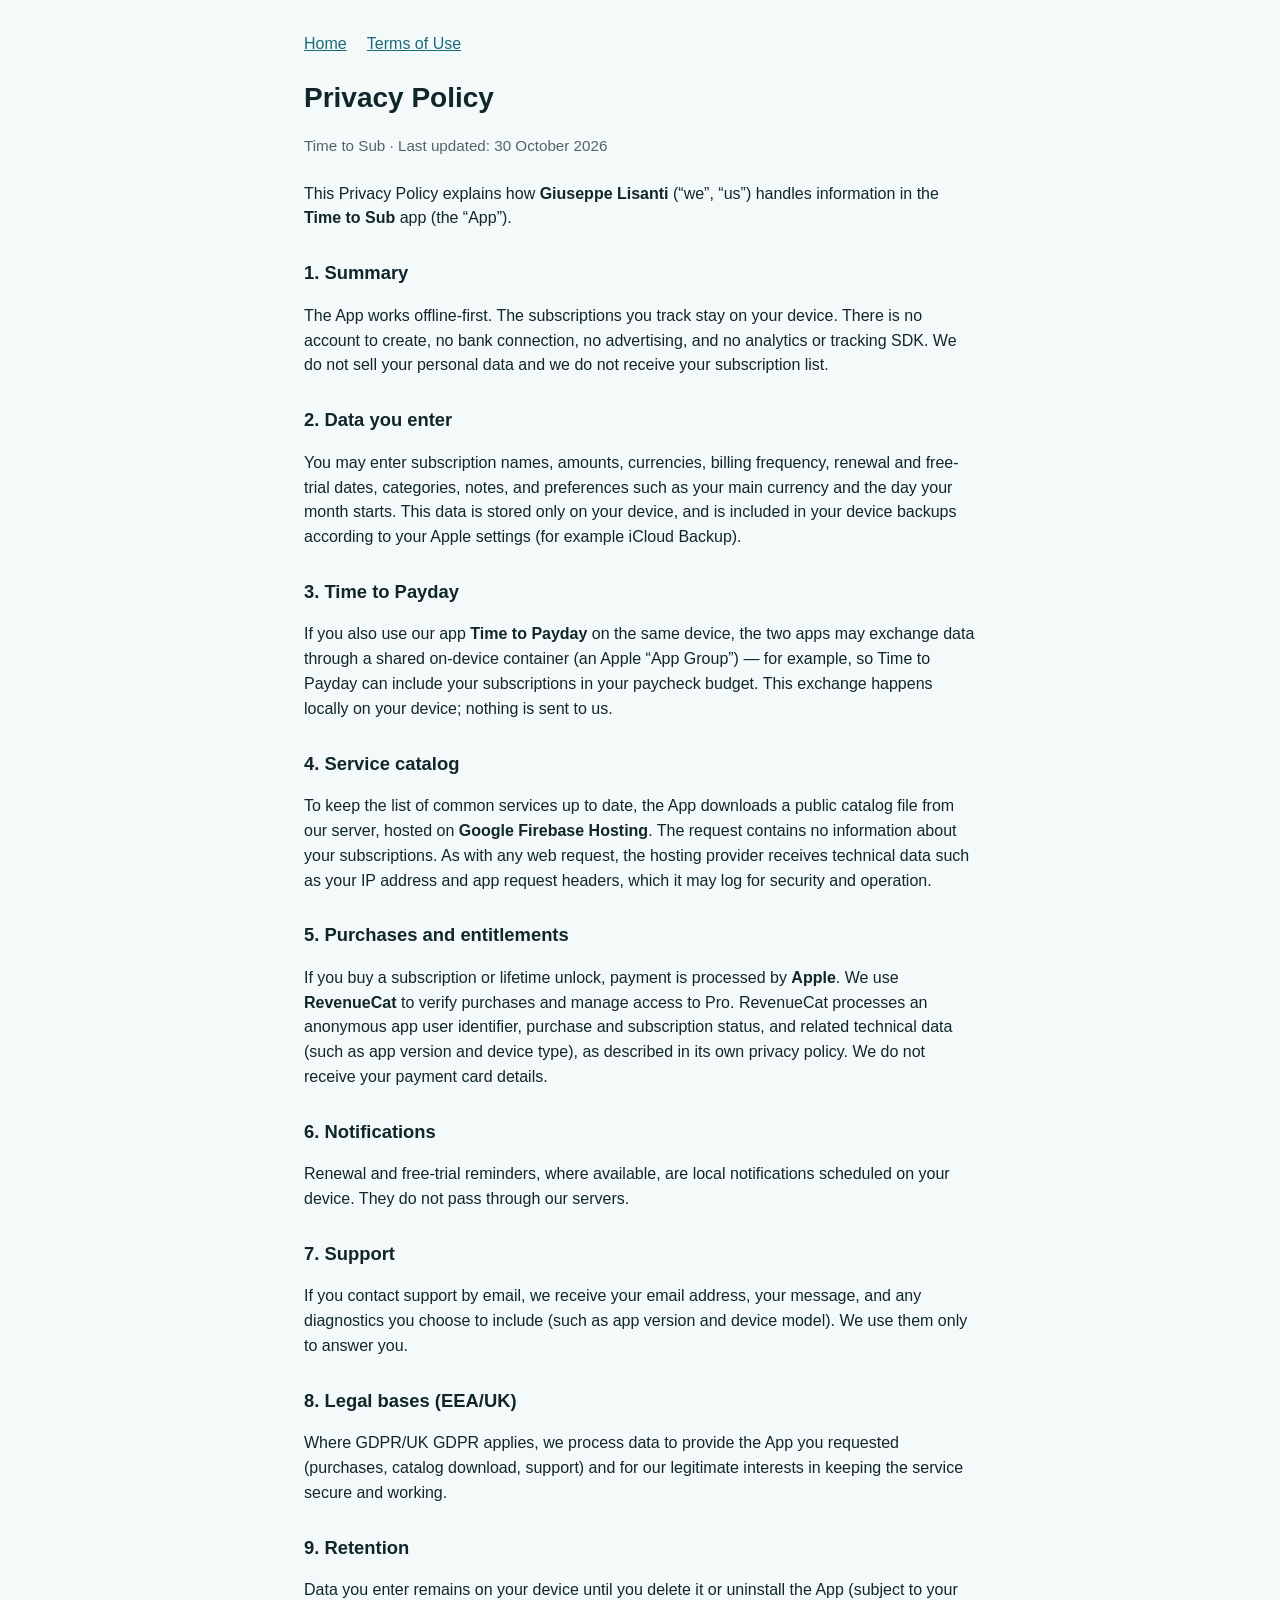
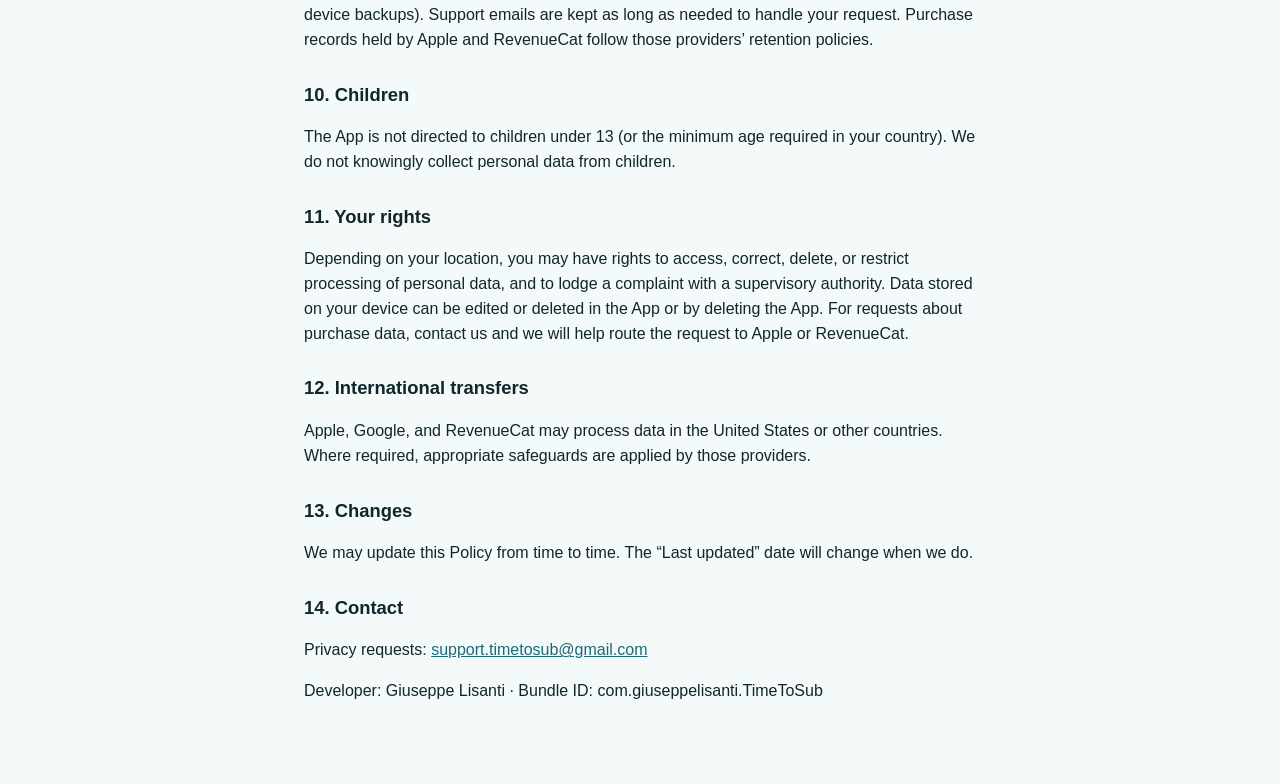
==== privacy.html @ 994c9c5c "Add Time to Sub Terms and Privacy pages for GitHub Pages. Co-Authored-By: Claude Opus 5.5 <noreply@a" ====
<!DOCTYPE html>
<html lang="en">
<head>
  <meta charset="utf-8" />
  <meta name="viewport" content="width=device-width, initial-scale=1" />
  <title>Privacy Policy — Time to Sub</title>
  <style>
    :root { color-scheme: light dark; }
    body { font-family: -apple-system, BlinkMacSystemFont, "Segoe UI", Roboto, Helvetica, Arial, sans-serif; line-height: 1.55; max-width: 42rem; margin: 0 auto; padding: 2rem 1.25rem 4rem; color: #10262b; background: #f4f9fa; }
    @media (prefers-color-scheme: dark) { body { color: #e6f1f3; background: #0b171a; } a { color: #6fc6d3; } }
    a { color: #1a6b7a; }
    h1 { font-size: 1.75rem; margin-bottom: 0.25rem; }
    h2 { font-size: 1.15rem; margin-top: 1.75rem; }
    .meta { opacity: 0.7; font-size: 0.95rem; margin-bottom: 1.5rem; }
    nav a { margin-right: 1rem; }
    ul { padding-left: 1.2rem; }
  </style>
</head>
<body>
  <nav>
    <a href="index.html">Home</a>
    <a href="terms.html">Terms of Use</a>
  </nav>
  <h1>Privacy Policy</h1>
  <p class="meta">Time to Sub · Last updated: 30 October 2026</p>

  <p>This Privacy Policy explains how <strong>Giuseppe Lisanti</strong> (“we”, “us”) handles information in the <strong>Time to Sub</strong> app (the “App”).</p>

  <h2>1. Summary</h2>
  <p>The App works offline-first. The subscriptions you track stay on your device. There is no account to create, no bank connection, no advertising, and no analytics or tracking SDK. We do not sell your personal data and we do not receive your subscription list.</p>

  <h2>2. Data you enter</h2>
  <p>You may enter subscription names, amounts, currencies, billing frequency, renewal and free-trial dates, categories, notes, and preferences such as your main currency and the day your month starts. This data is stored only on your device, and is included in your device backups according to your Apple settings (for example iCloud Backup).</p>

  <h2>3. Time to Payday</h2>
  <p>If you also use our app <strong>Time to Payday</strong> on the same device, the two apps may exchange data through a shared on-device container (an Apple “App Group”) — for example, so Time to Payday can include your subscriptions in your paycheck budget. This exchange happens locally on your device; nothing is sent to us.</p>

  <h2>4. Service catalog</h2>
  <p>To keep the list of common services up to date, the App downloads a public catalog file from our server, hosted on <strong>Google Firebase Hosting</strong>. The request contains no information about your subscriptions. As with any web request, the hosting provider receives technical data such as your IP address and app request headers, which it may log for security and operation.</p>

  <h2>5. Purchases and entitlements</h2>
  <p>If you buy a subscription or lifetime unlock, payment is processed by <strong>Apple</strong>. We use <strong>RevenueCat</strong> to verify purchases and manage access to Pro. RevenueCat processes an anonymous app user identifier, purchase and subscription status, and related technical data (such as app version and device type), as described in its own privacy policy. We do not receive your payment card details.</p>

  <h2>6. Notifications</h2>
  <p>Renewal and free-trial reminders, where available, are local notifications scheduled on your device. They do not pass through our servers.</p>

  <h2>7. Support</h2>
  <p>If you contact support by email, we receive your email address, your message, and any diagnostics you choose to include (such as app version and device model). We use them only to answer you.</p>

  <h2>8. Legal bases (EEA/UK)</h2>
  <p>Where GDPR/UK GDPR applies, we process data to provide the App you requested (purchases, catalog download, support) and for our legitimate interests in keeping the service secure and working.</p>

  <h2>9. Retention</h2>
  <p>Data you enter remains on your device until you delete it or uninstall the App (subject to your device backups). Support emails are kept as long as needed to handle your request. Purchase records held by Apple and RevenueCat follow those providers’ retention policies.</p>

  <h2>10. Children</h2>
  <p>The App is not directed to children under 13 (or the minimum age required in your country). We do not knowingly collect personal data from children.</p>

  <h2>11. Your rights</h2>
  <p>Depending on your location, you may have rights to access, correct, delete, or restrict processing of personal data, and to lodge a complaint with a supervisory authority. Data stored on your device can be edited or deleted in the App or by deleting the App. For requests about purchase data, contact us and we will help route the request to Apple or RevenueCat.</p>

  <h2>12. International transfers</h2>
  <p>Apple, Google, and RevenueCat may process data in the United States or other countries. Where required, appropriate safeguards are applied by those providers.</p>

  <h2>13. Changes</h2>
  <p>We may update this Policy from time to time. The “Last updated” date will change when we do.</p>

  <h2>14. Contact</h2>
  <p>Privacy requests: <a href="mailto:support.timetosub@gmail.com">support.timetosub@gmail.com</a></p>
  <p>Developer: Giuseppe Lisanti · Bundle ID: com.giuseppelisanti.TimeToSub</p>
</body>
</html>
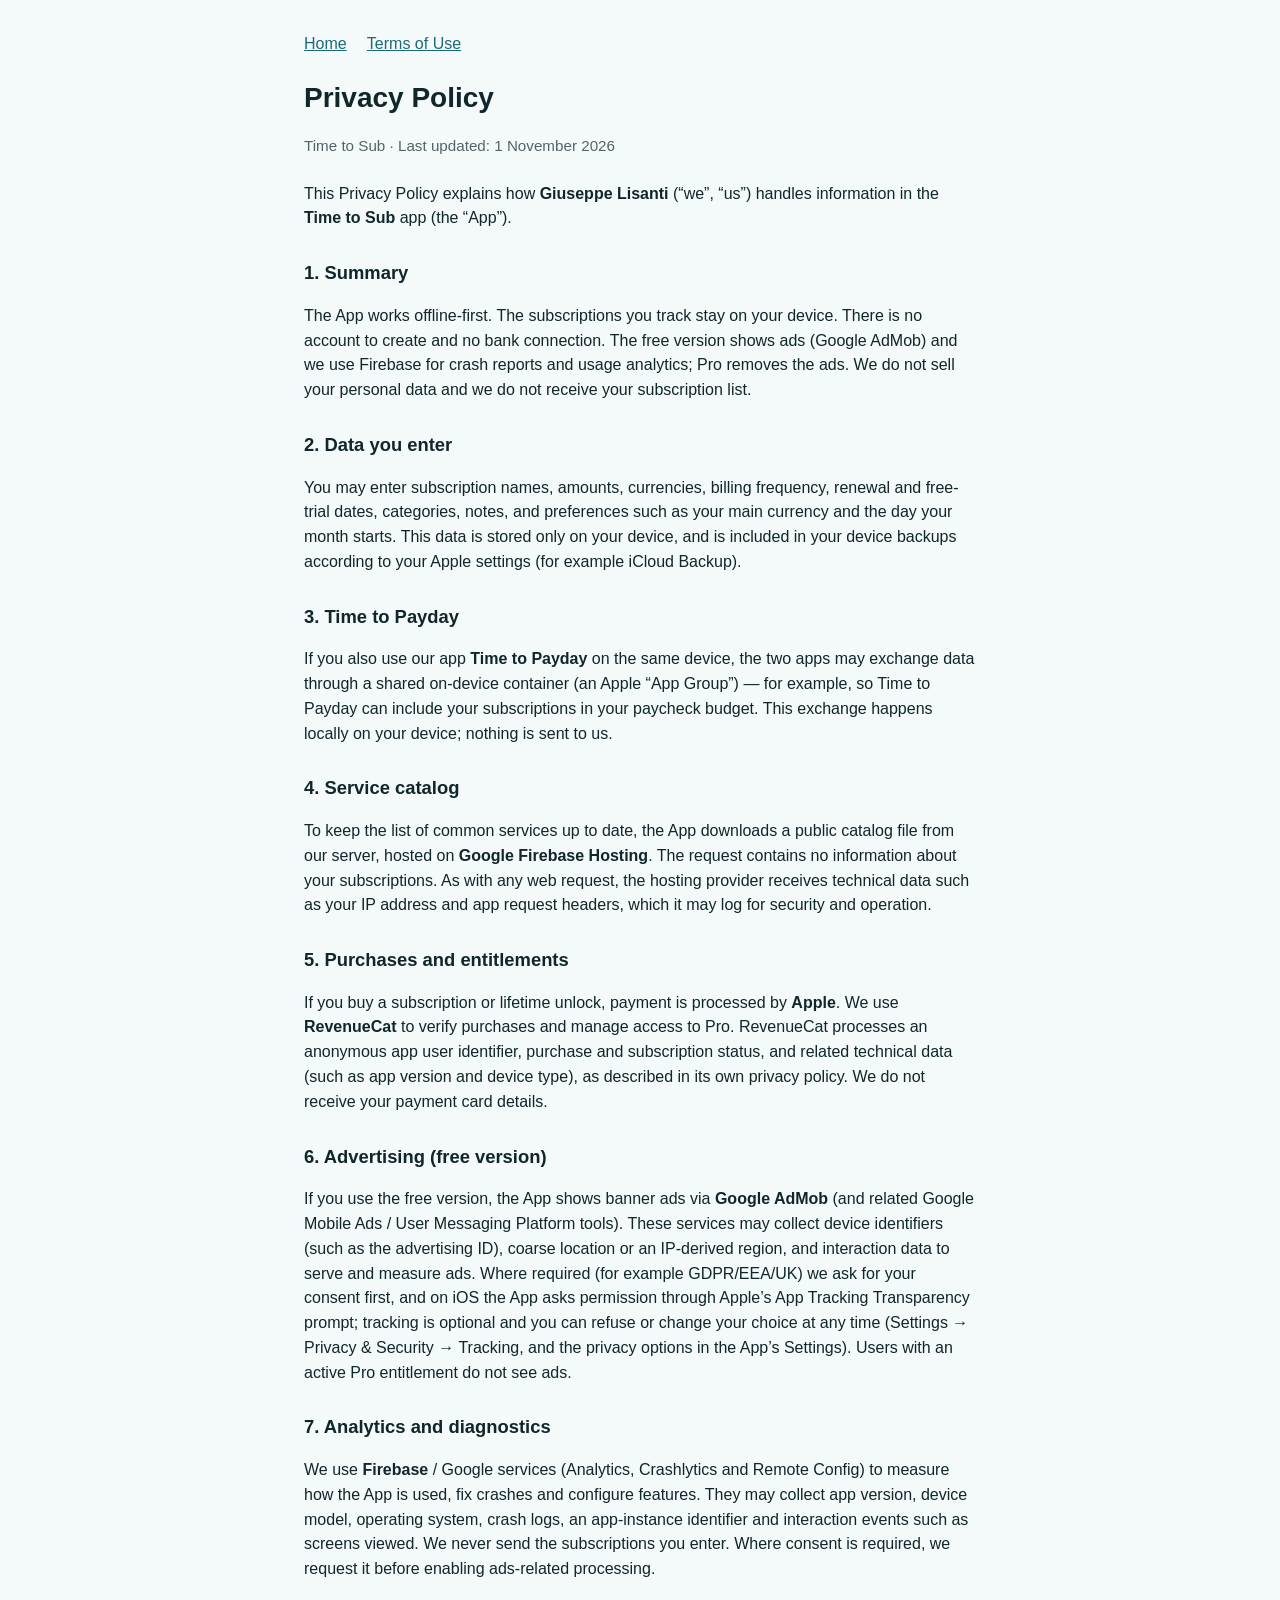
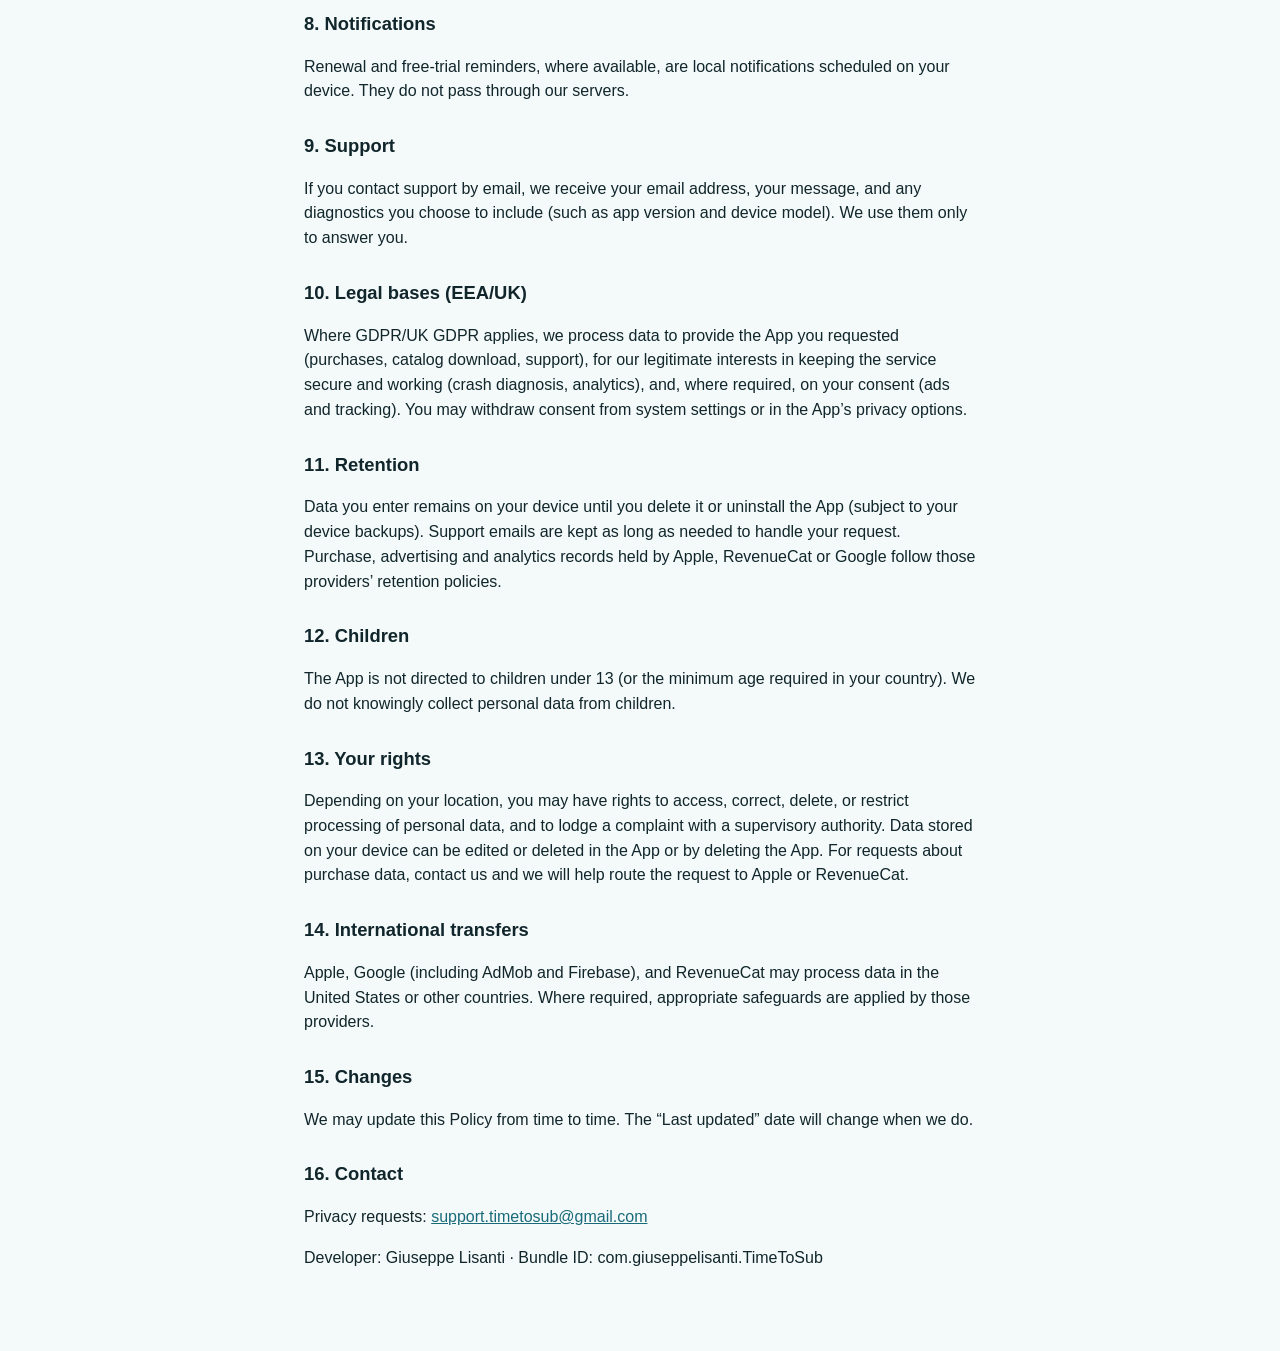
==== commit a9809c42: "Privacy policy: declare AdMob ads (free), Firebase analytics and ATT Co-Authored-By: Claude Sonnet 5" ====
--- a/privacy.html
+++ b/privacy.html
@@ -22,12 +22,12 @@
     <a href="terms.html">Terms of Use</a>
   </nav>
   <h1>Privacy Policy</h1>
-  <p class="meta">Time to Sub · Last updated: 30 October 2026</p>
+  <p class="meta">Time to Sub · Last updated: 1 November 2026</p>
 
   <p>This Privacy Policy explains how <strong>Giuseppe Lisanti</strong> (“we”, “us”) handles information in the <strong>Time to Sub</strong> app (the “App”).</p>
 
   <h2>1. Summary</h2>
-  <p>The App works offline-first. The subscriptions you track stay on your device. There is no account to create, no bank connection, no advertising, and no analytics or tracking SDK. We do not sell your personal data and we do not receive your subscription list.</p>
+  <p>The App works offline-first. The subscriptions you track stay on your device. There is no account to create and no bank connection. The free version shows ads (Google AdMob) and we use Firebase for crash reports and usage analytics; Pro removes the ads. We do not sell your personal data and we do not receive your subscription list.</p>
 
   <h2>2. Data you enter</h2>
   <p>You may enter subscription names, amounts, currencies, billing frequency, renewal and free-trial dates, categories, notes, and preferences such as your main currency and the day your month starts. This data is stored only on your device, and is included in your device backups according to your Apple settings (for example iCloud Backup).</p>
@@ -41,31 +41,37 @@
   <h2>5. Purchases and entitlements</h2>
   <p>If you buy a subscription or lifetime unlock, payment is processed by <strong>Apple</strong>. We use <strong>RevenueCat</strong> to verify purchases and manage access to Pro. RevenueCat processes an anonymous app user identifier, purchase and subscription status, and related technical data (such as app version and device type), as described in its own privacy policy. We do not receive your payment card details.</p>
 
-  <h2>6. Notifications</h2>
+  <h2>6. Advertising (free version)</h2>
+  <p>If you use the free version, the App shows banner ads via <strong>Google AdMob</strong> (and related Google Mobile Ads / User Messaging Platform tools). These services may collect device identifiers (such as the advertising ID), coarse location or an IP-derived region, and interaction data to serve and measure ads. Where required (for example GDPR/EEA/UK) we ask for your consent first, and on iOS the App asks permission through Apple’s App Tracking Transparency prompt; tracking is optional and you can refuse or change your choice at any time (Settings → Privacy &amp; Security → Tracking, and the privacy options in the App’s Settings). Users with an active Pro entitlement do not see ads.</p>
+
+  <h2>7. Analytics and diagnostics</h2>
+  <p>We use <strong>Firebase</strong> / Google services (Analytics, Crashlytics and Remote Config) to measure how the App is used, fix crashes and configure features. They may collect app version, device model, operating system, crash logs, an app-instance identifier and interaction events such as screens viewed. We never send the subscriptions you enter. Where consent is required, we request it before enabling ads-related processing.</p>
+
+  <h2>8. Notifications</h2>
   <p>Renewal and free-trial reminders, where available, are local notifications scheduled on your device. They do not pass through our servers.</p>
 
-  <h2>7. Support</h2>
+  <h2>9. Support</h2>
   <p>If you contact support by email, we receive your email address, your message, and any diagnostics you choose to include (such as app version and device model). We use them only to answer you.</p>
 
-  <h2>8. Legal bases (EEA/UK)</h2>
-  <p>Where GDPR/UK GDPR applies, we process data to provide the App you requested (purchases, catalog download, support) and for our legitimate interests in keeping the service secure and working.</p>
+  <h2>10. Legal bases (EEA/UK)</h2>
+  <p>Where GDPR/UK GDPR applies, we process data to provide the App you requested (purchases, catalog download, support), for our legitimate interests in keeping the service secure and working (crash diagnosis, analytics), and, where required, on your consent (ads and tracking). You may withdraw consent from system settings or in the App’s privacy options.</p>
 
-  <h2>9. Retention</h2>
-  <p>Data you enter remains on your device until you delete it or uninstall the App (subject to your device backups). Support emails are kept as long as needed to handle your request. Purchase records held by Apple and RevenueCat follow those providers’ retention policies.</p>
+  <h2>11. Retention</h2>
+  <p>Data you enter remains on your device until you delete it or uninstall the App (subject to your device backups). Support emails are kept as long as needed to handle your request. Purchase, advertising and analytics records held by Apple, RevenueCat or Google follow those providers’ retention policies.</p>
 
-  <h2>10. Children</h2>
+  <h2>12. Children</h2>
   <p>The App is not directed to children under 13 (or the minimum age required in your country). We do not knowingly collect personal data from children.</p>
 
-  <h2>11. Your rights</h2>
+  <h2>13. Your rights</h2>
   <p>Depending on your location, you may have rights to access, correct, delete, or restrict processing of personal data, and to lodge a complaint with a supervisory authority. Data stored on your device can be edited or deleted in the App or by deleting the App. For requests about purchase data, contact us and we will help route the request to Apple or RevenueCat.</p>
 
-  <h2>12. International transfers</h2>
-  <p>Apple, Google, and RevenueCat may process data in the United States or other countries. Where required, appropriate safeguards are applied by those providers.</p>
+  <h2>14. International transfers</h2>
+  <p>Apple, Google (including AdMob and Firebase), and RevenueCat may process data in the United States or other countries. Where required, appropriate safeguards are applied by those providers.</p>
 
-  <h2>13. Changes</h2>
+  <h2>15. Changes</h2>
   <p>We may update this Policy from time to time. The “Last updated” date will change when we do.</p>
 
-  <h2>14. Contact</h2>
+  <h2>16. Contact</h2>
   <p>Privacy requests: <a href="mailto:support.timetosub@gmail.com">support.timetosub@gmail.com</a></p>
   <p>Developer: Giuseppe Lisanti · Bundle ID: com.giuseppelisanti.TimeToSub</p>
 </body>
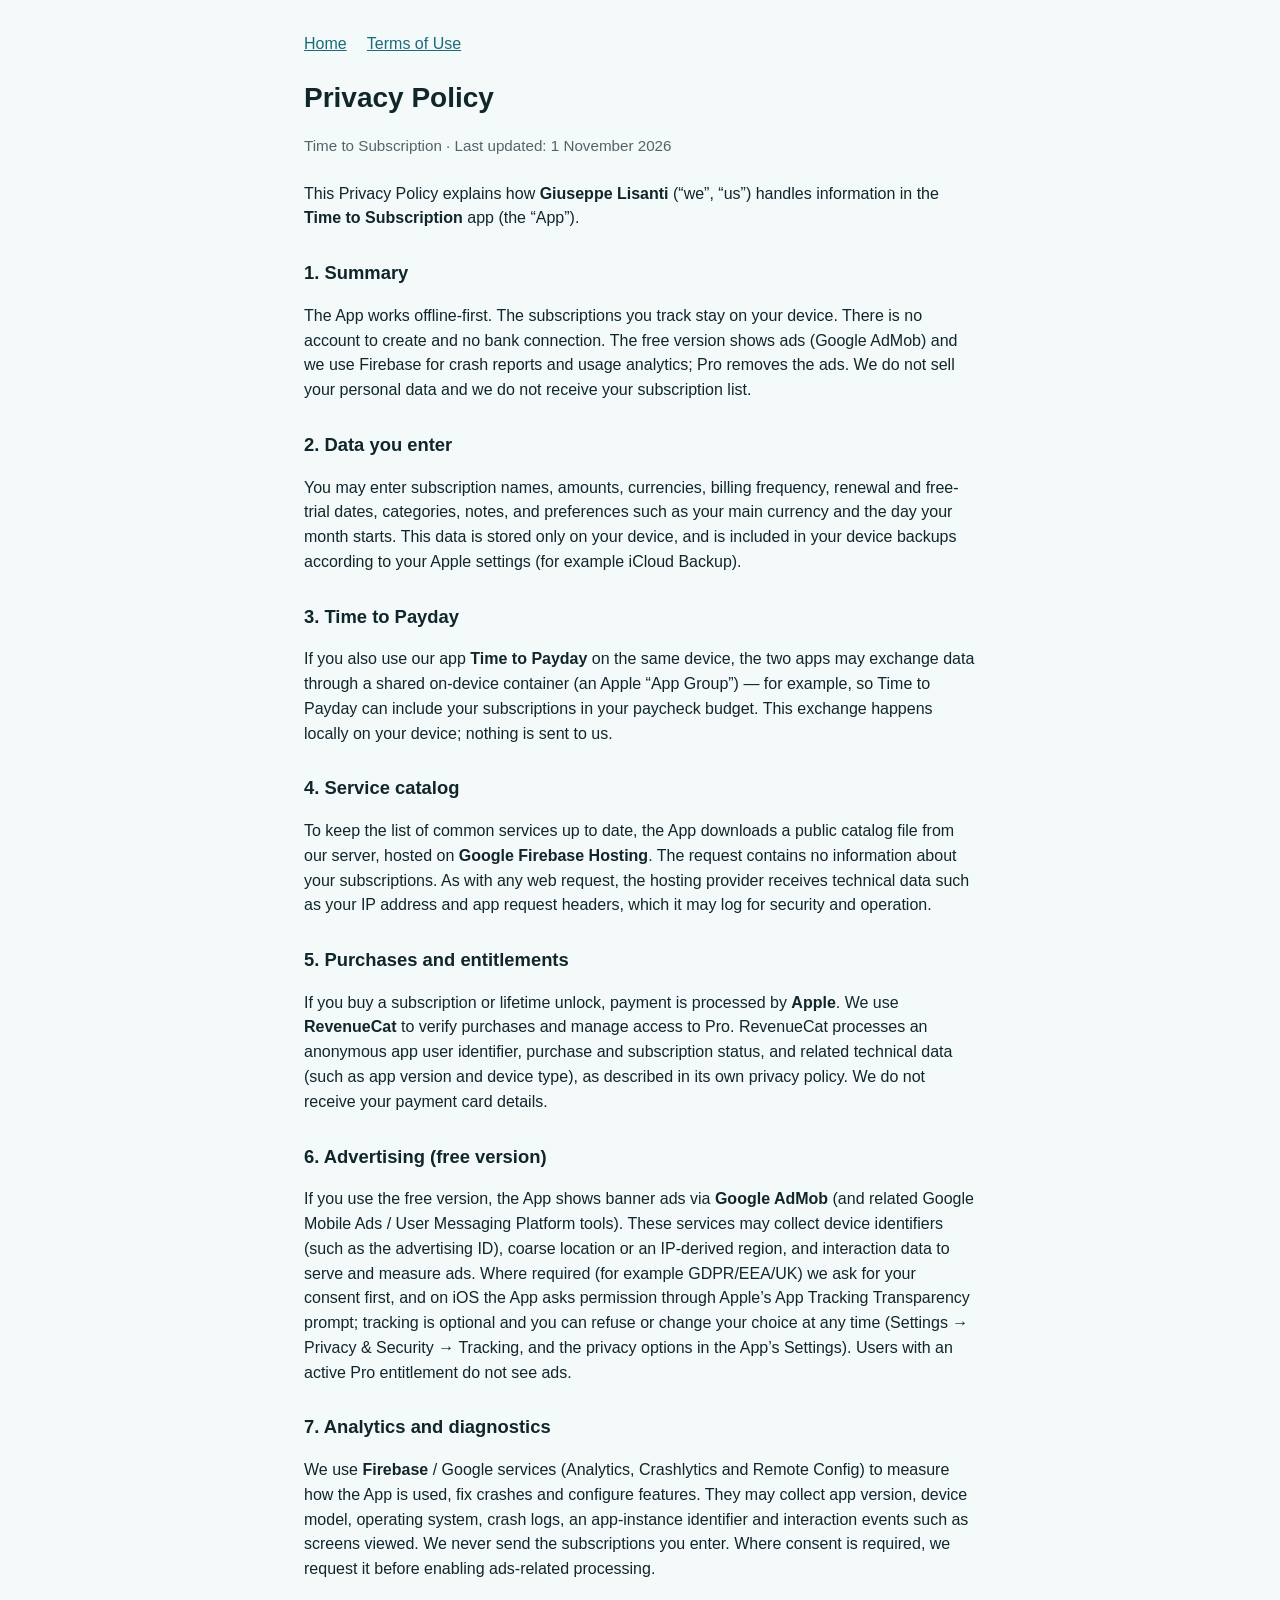
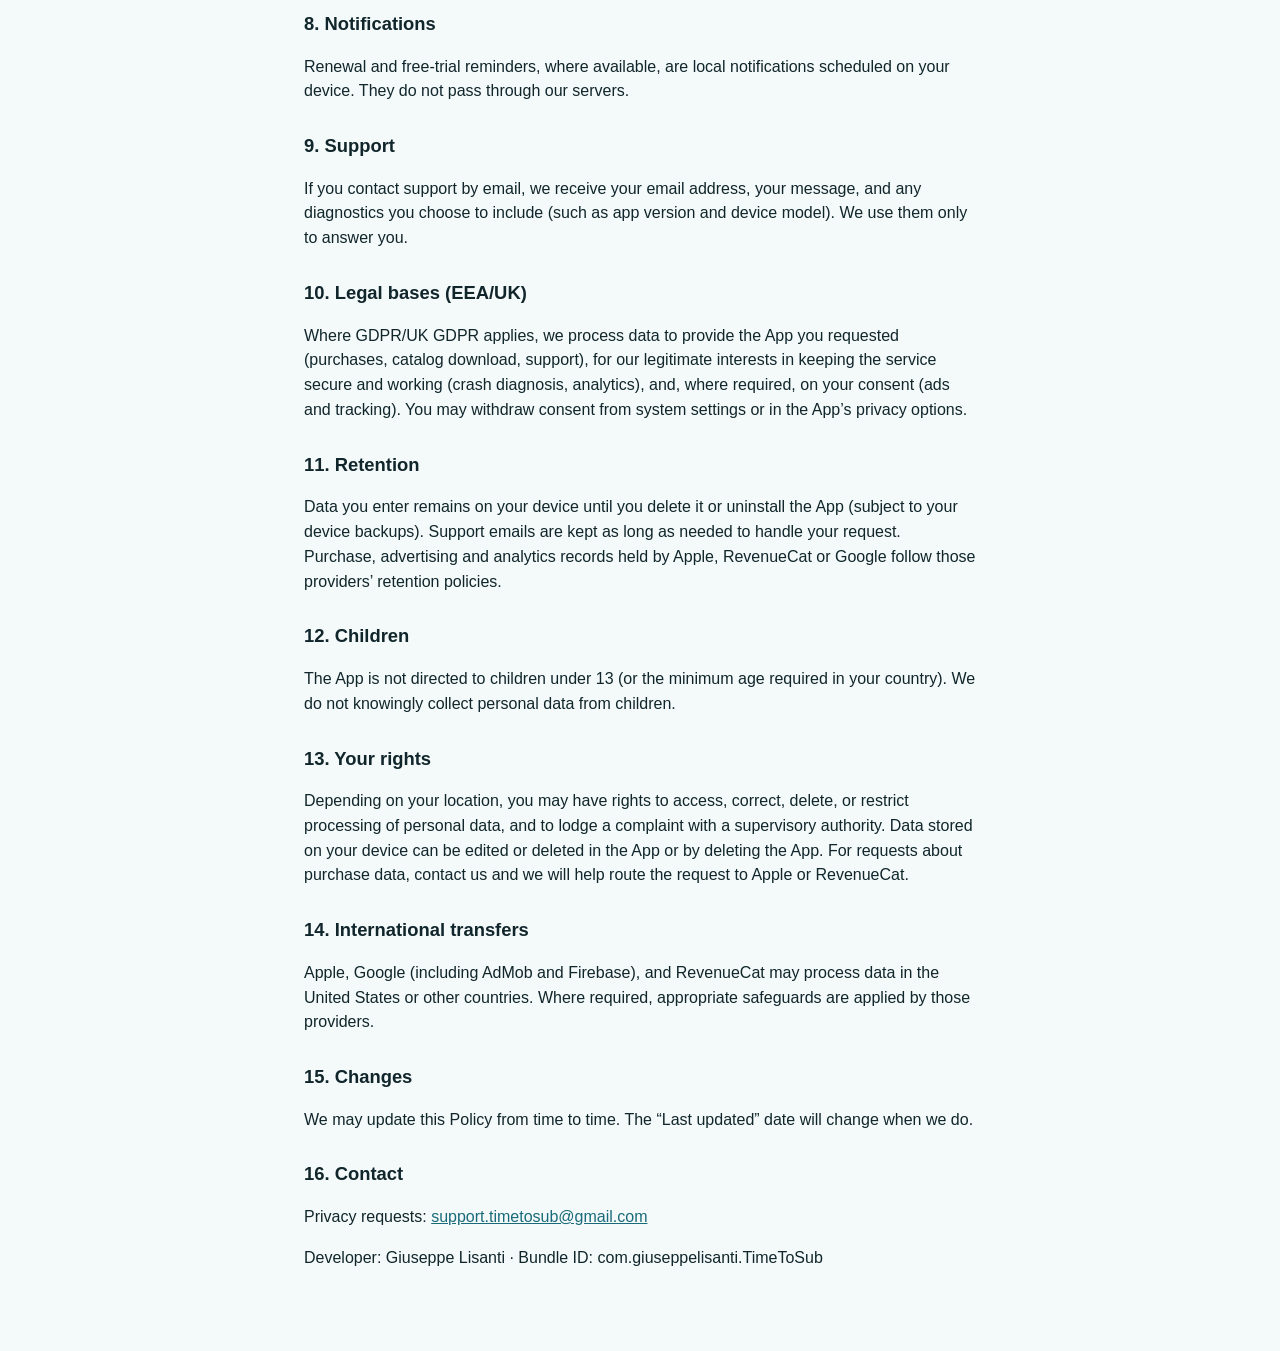
==== commit 54e2d84f: "Use the full name Time to Subscription in privacy, terms and index Co-Authored-By: Claude Sonnet 5.5" ====
--- a/privacy.html
+++ b/privacy.html
@@ -3,7 +3,7 @@
 <head>
   <meta charset="utf-8" />
   <meta name="viewport" content="width=device-width, initial-scale=1" />
-  <title>Privacy Policy — Time to Sub</title>
+  <title>Privacy Policy — Time to Subscription</title>
   <style>
     :root { color-scheme: light dark; }
     body { font-family: -apple-system, BlinkMacSystemFont, "Segoe UI", Roboto, Helvetica, Arial, sans-serif; line-height: 1.55; max-width: 42rem; margin: 0 auto; padding: 2rem 1.25rem 4rem; color: #10262b; background: #f4f9fa; }
@@ -22,9 +22,9 @@
     <a href="terms.html">Terms of Use</a>
   </nav>
   <h1>Privacy Policy</h1>
-  <p class="meta">Time to Sub · Last updated: 1 November 2026</p>
+  <p class="meta">Time to Subscription · Last updated: 1 November 2026</p>
 
-  <p>This Privacy Policy explains how <strong>Giuseppe Lisanti</strong> (“we”, “us”) handles information in the <strong>Time to Sub</strong> app (the “App”).</p>
+  <p>This Privacy Policy explains how <strong>Giuseppe Lisanti</strong> (“we”, “us”) handles information in the <strong>Time to Subscription</strong> app (the “App”).</p>
 
   <h2>1. Summary</h2>
   <p>The App works offline-first. The subscriptions you track stay on your device. There is no account to create and no bank connection. The free version shows ads (Google AdMob) and we use Firebase for crash reports and usage analytics; Pro removes the ads. We do not sell your personal data and we do not receive your subscription list.</p>
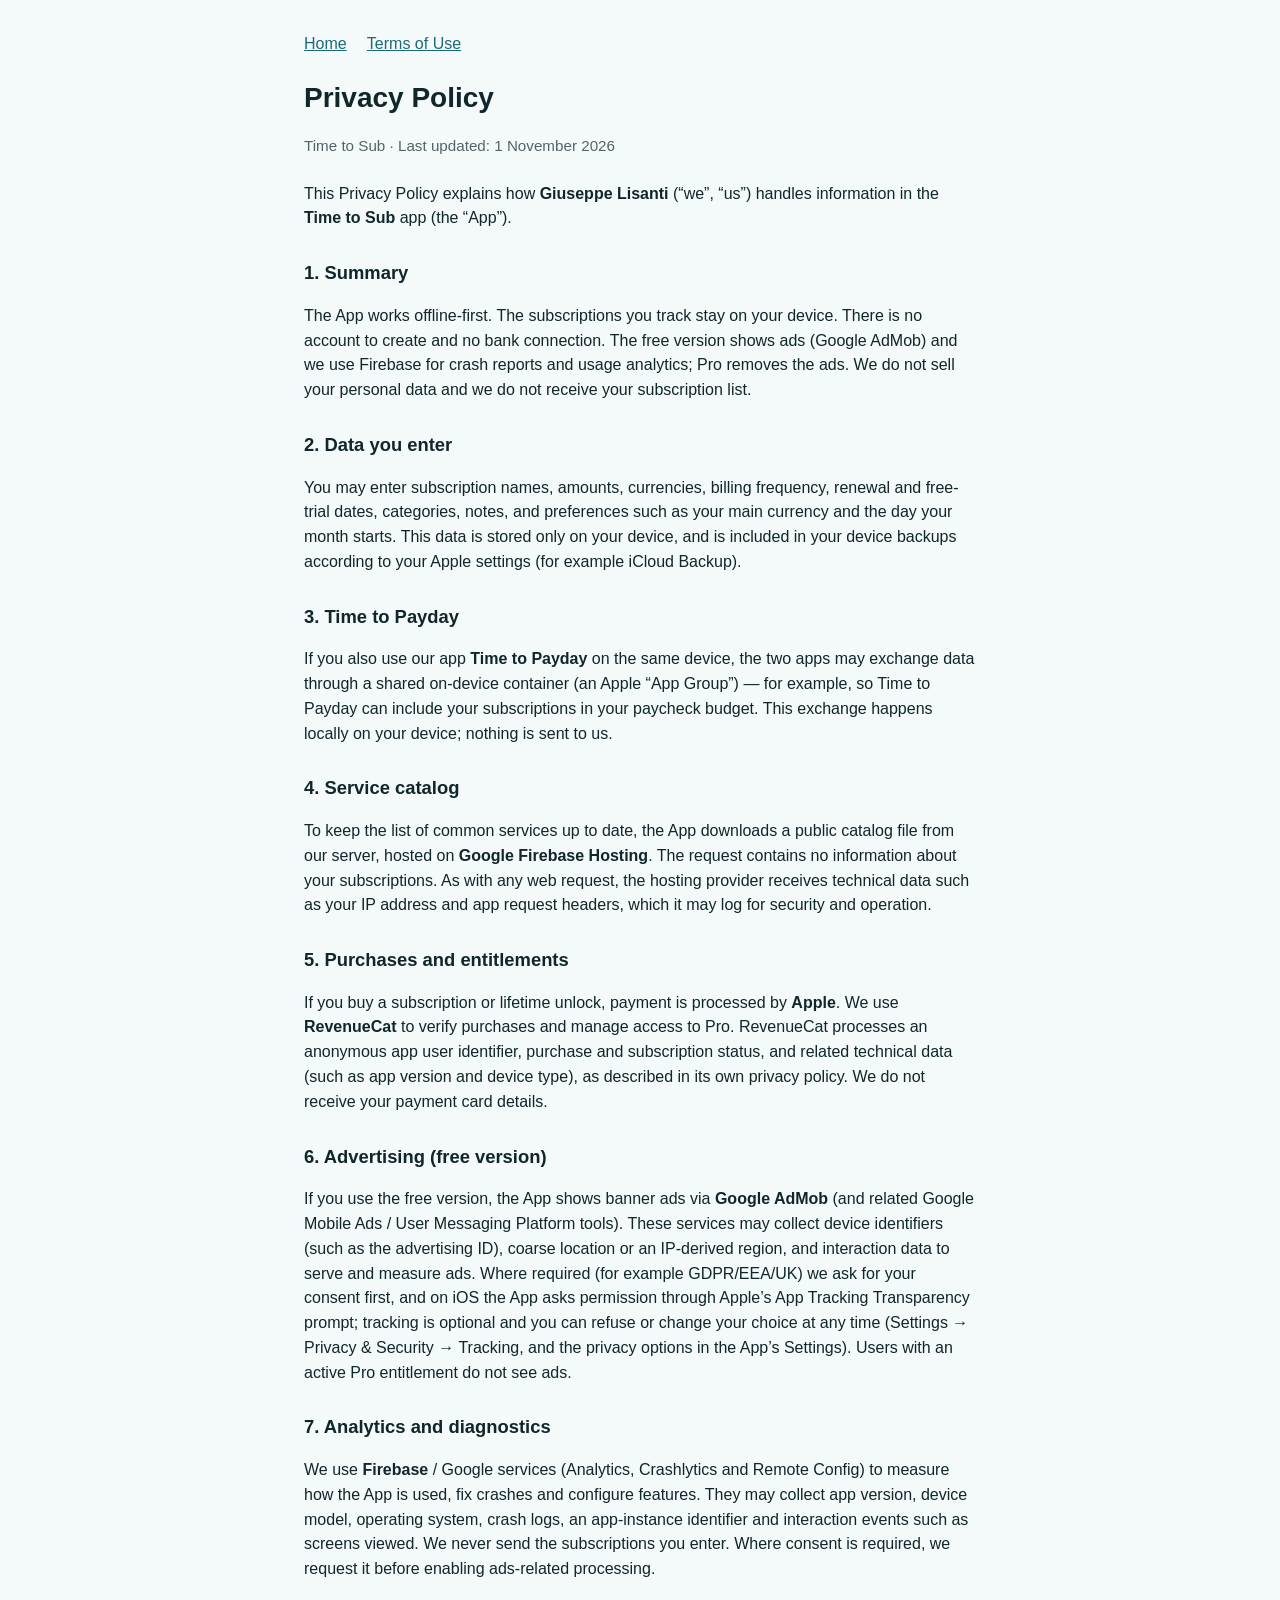
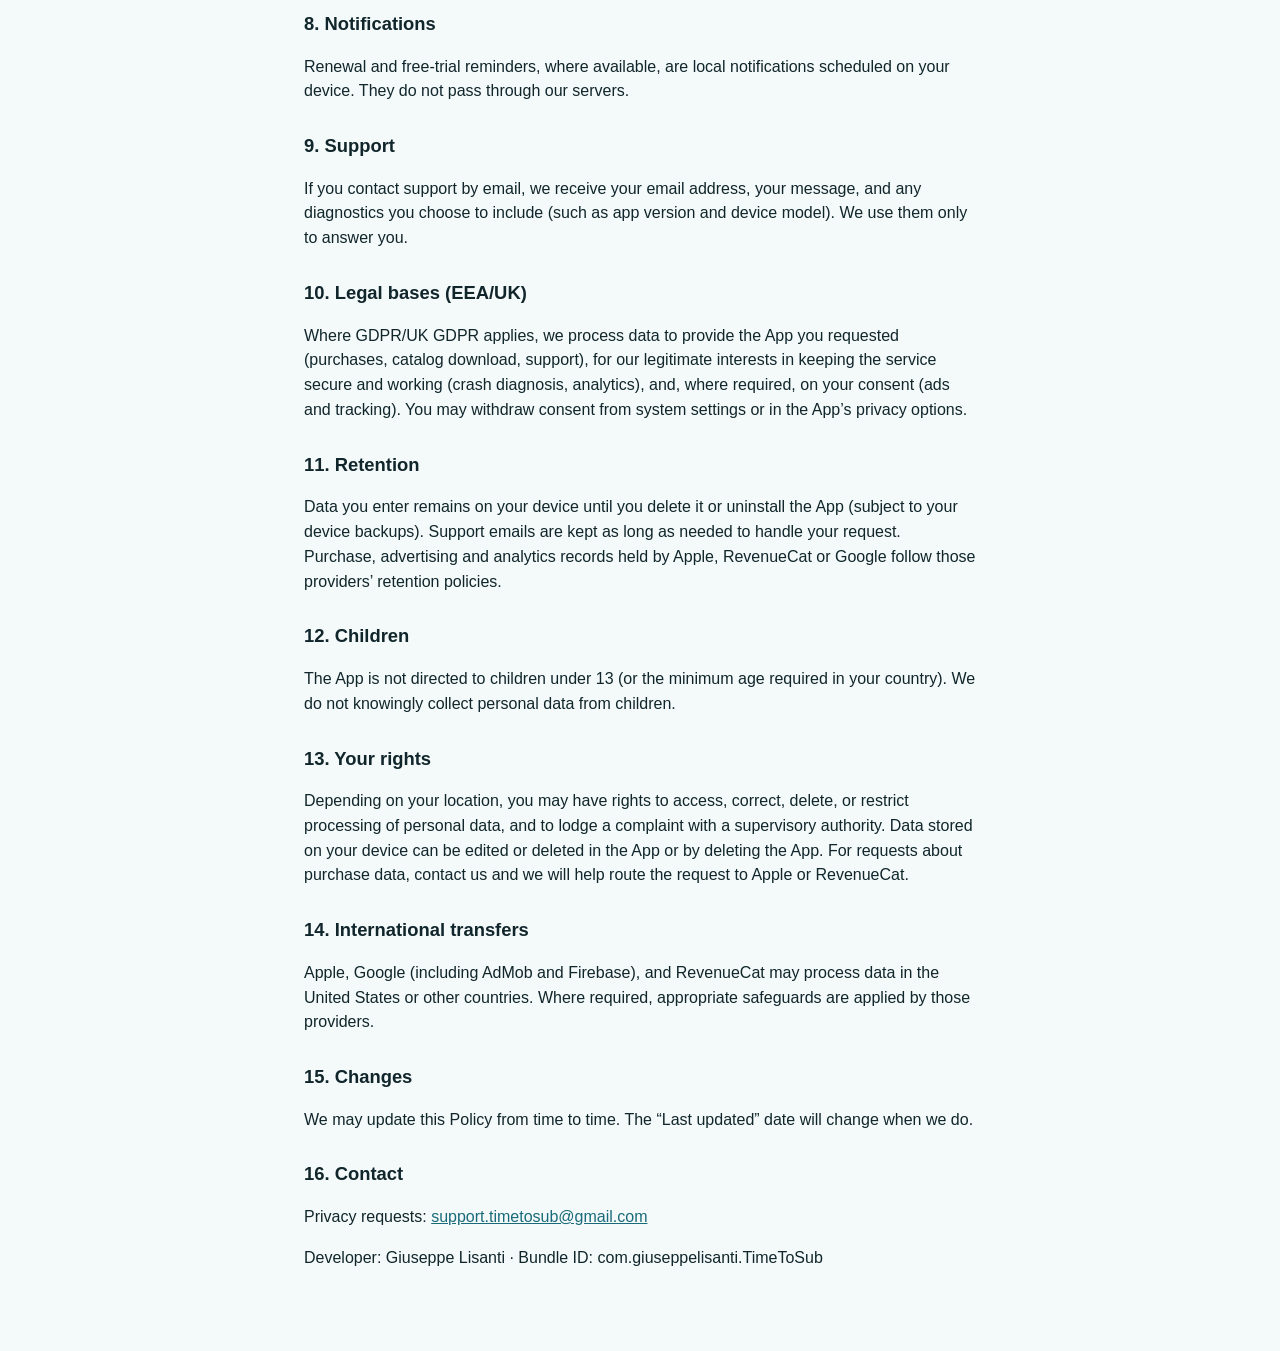
==== commit a7ee221c: "Back to the name Time to Sub in privacy, terms and index Co-Authored-By: Claude Sonnet 5.5 <noreply@" ====
--- a/privacy.html
+++ b/privacy.html
@@ -3,7 +3,7 @@
 <head>
   <meta charset="utf-8" />
   <meta name="viewport" content="width=device-width, initial-scale=1" />
-  <title>Privacy Policy — Time to Subscription</title>
+  <title>Privacy Policy — Time to Sub</title>
   <style>
     :root { color-scheme: light dark; }
     body { font-family: -apple-system, BlinkMacSystemFont, "Segoe UI", Roboto, Helvetica, Arial, sans-serif; line-height: 1.55; max-width: 42rem; margin: 0 auto; padding: 2rem 1.25rem 4rem; color: #10262b; background: #f4f9fa; }
@@ -22,9 +22,9 @@
     <a href="terms.html">Terms of Use</a>
   </nav>
   <h1>Privacy Policy</h1>
-  <p class="meta">Time to Subscription · Last updated: 1 November 2026</p>
+  <p class="meta">Time to Sub · Last updated: 1 November 2026</p>
 
-  <p>This Privacy Policy explains how <strong>Giuseppe Lisanti</strong> (“we”, “us”) handles information in the <strong>Time to Subscription</strong> app (the “App”).</p>
+  <p>This Privacy Policy explains how <strong>Giuseppe Lisanti</strong> (“we”, “us”) handles information in the <strong>Time to Sub</strong> app (the “App”).</p>
 
   <h2>1. Summary</h2>
   <p>The App works offline-first. The subscriptions you track stay on your device. There is no account to create and no bank connection. The free version shows ads (Google AdMob) and we use Firebase for crash reports and usage analytics; Pro removes the ads. We do not sell your personal data and we do not receive your subscription list.</p>
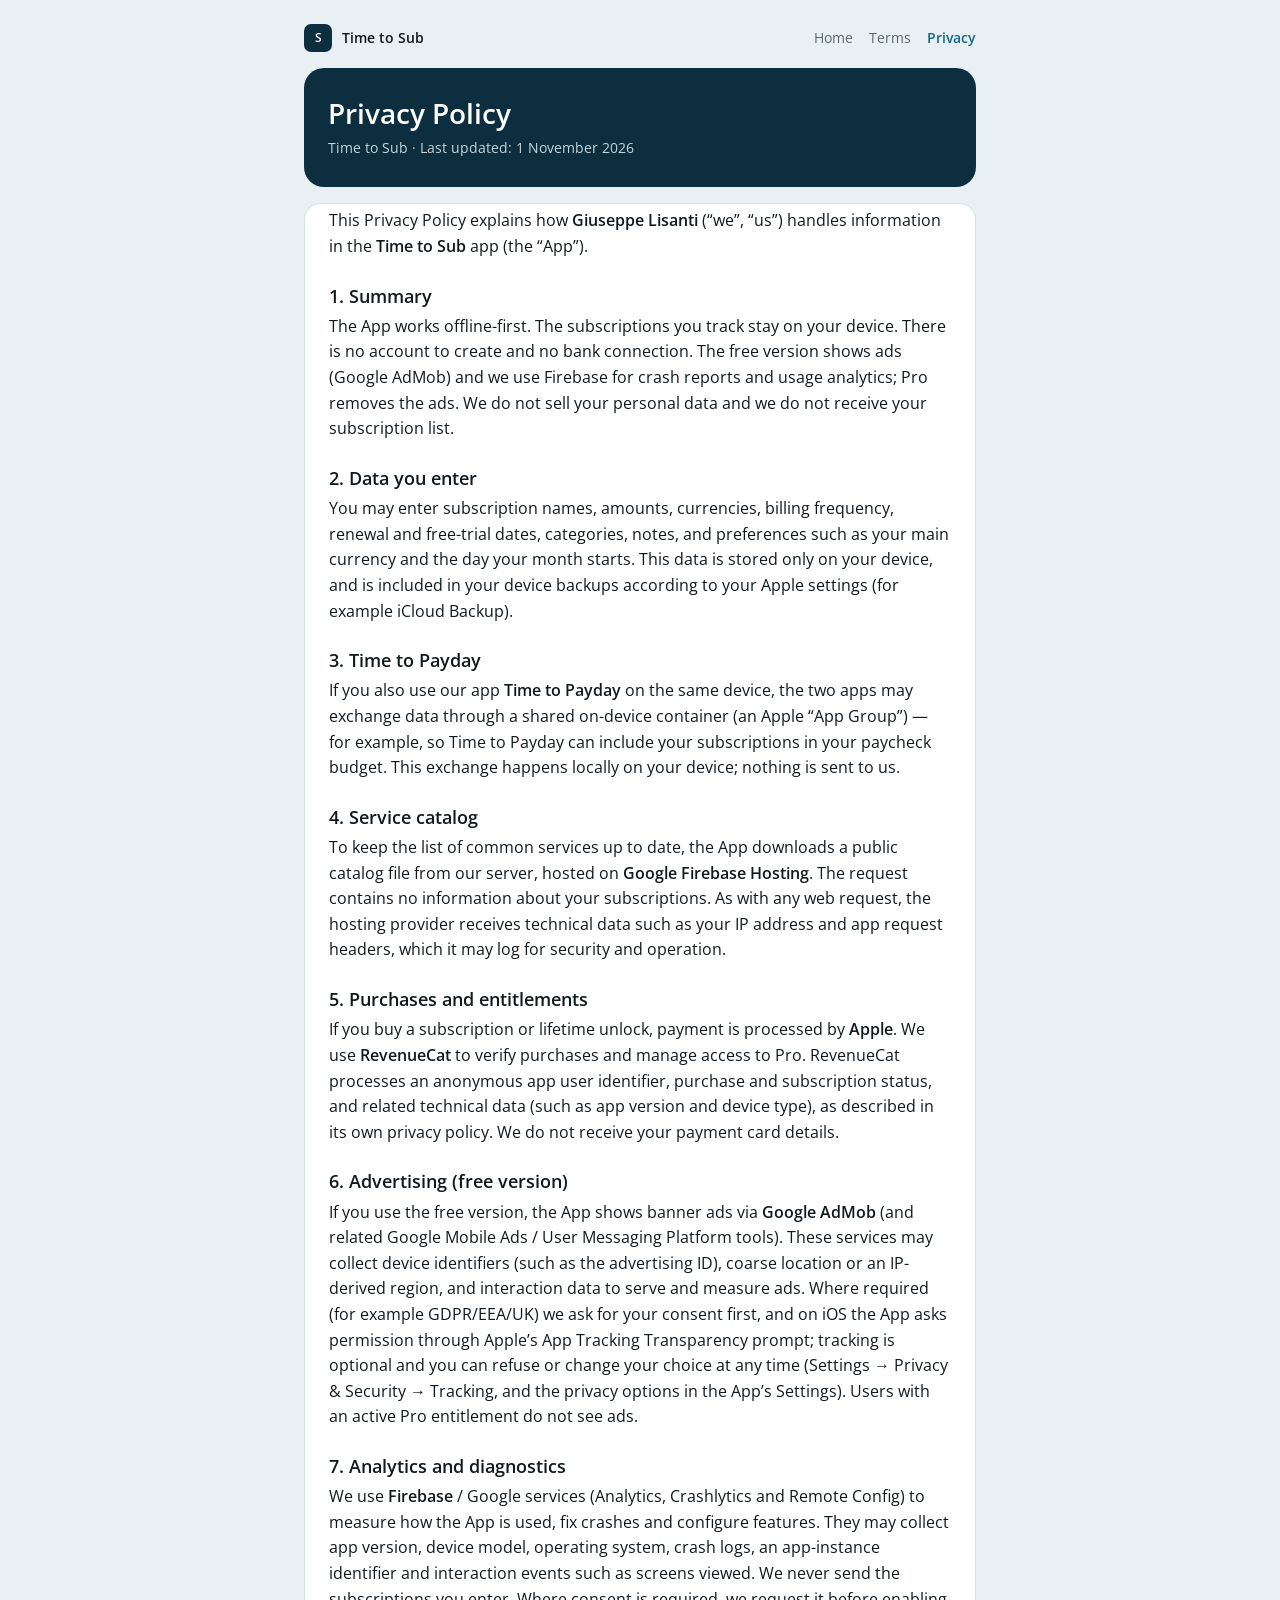
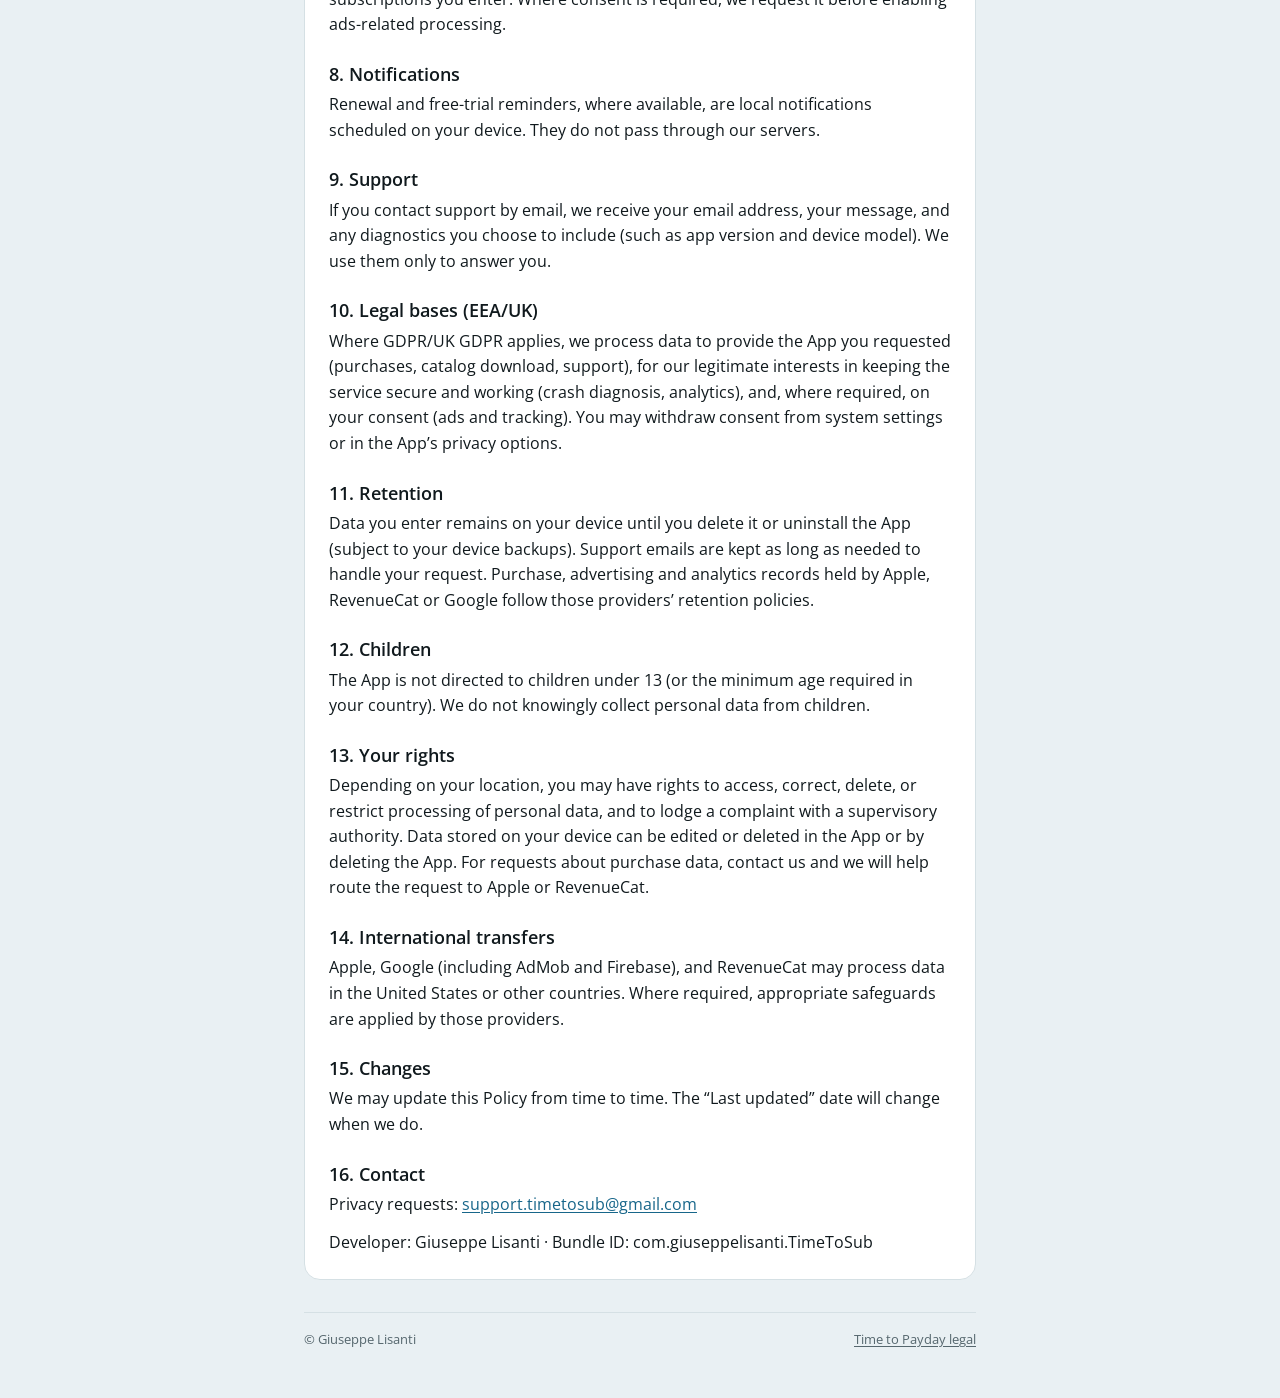
==== commit 6162885a: "Restyle legal pages with the Time to Apps design system (shared CSS, Open Sans, light/dark) Co-Autho" ====
--- a/privacy.html
+++ b/privacy.html
@@ -1,30 +1,21 @@
 <!DOCTYPE html>
-<html lang="en">
+<html lang="en" data-app="sub">
 <head>
   <meta charset="utf-8" />
   <meta name="viewport" content="width=device-width, initial-scale=1" />
+  <meta name="color-scheme" content="light dark" />
   <title>Privacy Policy — Time to Sub</title>
-  <style>
-    :root { color-scheme: light dark; }
-    body { font-family: -apple-system, BlinkMacSystemFont, "Segoe UI", Roboto, Helvetica, Arial, sans-serif; line-height: 1.55; max-width: 42rem; margin: 0 auto; padding: 2rem 1.25rem 4rem; color: #10262b; background: #f4f9fa; }
-    @media (prefers-color-scheme: dark) { body { color: #e6f1f3; background: #0b171a; } a { color: #6fc6d3; } }
-    a { color: #1a6b7a; }
-    h1 { font-size: 1.75rem; margin-bottom: 0.25rem; }
-    h2 { font-size: 1.15rem; margin-top: 1.75rem; }
-    .meta { opacity: 0.7; font-size: 0.95rem; margin-bottom: 1.5rem; }
-    nav a { margin-right: 1rem; }
-    ul { padding-left: 1.2rem; }
-  </style>
+  <link rel="stylesheet" href="assets/legal.css" />
 </head>
 <body>
-  <nav>
-    <a href="index.html">Home</a>
-    <a href="terms.html">Terms of Use</a>
-  </nav>
-  <h1>Privacy Policy</h1>
-  <p class="meta">Time to Sub · Last updated: 1 November 2026</p>
-
-  <p>This Privacy Policy explains how <strong>Giuseppe Lisanti</strong> (“we”, “us”) handles information in the <strong>Time to Sub</strong> app (the “App”).</p>
+  <div class="wrap">
+    <div class="topbar">
+      <a class="brand" href="index.html"><span class="mark" aria-hidden="true">S</span>Time to Sub</a>
+      <nav><a href="index.html">Home</a><a href="terms.html">Terms</a><a href="privacy.html" aria-current="page">Privacy</a></nav>
+    </div>
+    <header class="hero"><h1>Privacy Policy</h1><p>Time to Sub · Last updated: 1 November 2026</p></header>
+    <main class="card">
+<p>This Privacy Policy explains how <strong>Giuseppe Lisanti</strong> (“we”, “us”) handles information in the <strong>Time to Sub</strong> app (the “App”).</p>
 
   <h2>1. Summary</h2>
   <p>The App works offline-first. The subscriptions you track stay on your device. There is no account to create and no bank connection. The free version shows ads (Google AdMob) and we use Firebase for crash reports and usage analytics; Pro removes the ads. We do not sell your personal data and we do not receive your subscription list.</p>
@@ -74,5 +65,8 @@
   <h2>16. Contact</h2>
   <p>Privacy requests: <a href="mailto:support.timetosub@gmail.com">support.timetosub@gmail.com</a></p>
   <p>Developer: Giuseppe Lisanti · Bundle ID: com.giuseppelisanti.TimeToSub</p>
+    </main>
+    <div class="footer"><span>© Giuseppe Lisanti</span><a href="https://peppelisanti.github.io/TimeToPayday-legal/">Time to Payday legal</a></div>
+  </div>
 </body>
 </html>
--- a/assets/legal.css
+++ b/assets/legal.css
@@ -0,0 +1,82 @@
+/* Time to Apps — legal pages. Roles mirror the apps' Colors.xcassets (docs/design-system.md);
+   each app only swaps the role values via data-app. Open Sans, two weights (400/600), no shadows. */
+@font-face { font-family: "Open Sans"; font-weight: 400; font-display: swap; src: url("fonts/OpenSans-Regular.ttf") format("truetype"); }
+@font-face { font-family: "Open Sans"; font-weight: 600; font-display: swap; src: url("fonts/OpenSans-SemiBold.ttf") format("truetype"); }
+
+:root, [data-app="sub"] {
+  --background: #E9F0F3; --surface: #FFFFFF; --border: #D5E0E4;
+  --text: #10191D; --text-secondary: #56676E;
+  --hero: #0D2E3F; --on-hero: #FFFFFF; --on-hero-secondary: #C3D6DD;
+  --action: #17668A; --on-action: #FFFFFF; --link: #17668A;
+  --accent: #F2986E; --on-accent: #0D2E3F; --brand-tint: #DAF0F8; --on-brand-tint: #17668A;
+}
+[data-app="payday"] {
+  --background: #F6F8F5; --surface: #FFFFFF; --border: #DCE3DB;
+  --text: #121A16; --text-secondary: #5D6B63;
+  --hero: #0F3A2E; --on-hero: #FFFFFF; --on-hero-secondary: #C9DDD2;
+  --action: #136B4A; --on-action: #FFFFFF; --link: #136B4A;
+  --accent: #A6E08A; --on-accent: #0F3A2E; --brand-tint: #DDF2E6; --on-brand-tint: #136B4A;
+}
+@media (prefers-color-scheme: dark) {
+  :root, [data-app="sub"] {
+    --background: #061A24; --surface: #0F2733; --border: #22505F;
+    --text: #EEF4F6; --text-secondary: #9FB5BE;
+    --hero: #163847; --on-hero: #EEF4F6; --on-hero-secondary: #9FB5BE;
+    --action: #E6956B; --on-action: #061A24; --link: #F2986E;
+    --brand-tint: #163847; --on-brand-tint: #93D0E8;
+  }
+  [data-app="payday"] {
+    --background: #071F17; --surface: #0E2A21; --border: #23493B;
+    --text: #EEF4EF; --text-secondary: #9DB3A8;
+    --hero: #0E2A21; --on-hero: #EEF4EF; --on-hero-secondary: #9DB3A8;
+    --action: #92CC75; --on-action: #071F17; --link: #A6E08A;
+    --brand-tint: #163A2E; --on-brand-tint: #A6E08A;
+  }
+}
+
+* { box-sizing: border-box; }
+html { -webkit-text-size-adjust: 100%; }
+body {
+  margin: 0; background: var(--background); color: var(--text);
+  font: 400 16px/1.6 "Open Sans", -apple-system, BlinkMacSystemFont, "Segoe UI", Roboto, sans-serif;
+}
+a { color: var(--link); text-underline-offset: 2px; }
+strong { font-weight: 600; }
+.wrap { max-width: 44rem; margin: 0 auto; padding: 16px 16px 48px; }
+
+.topbar { display: flex; align-items: center; justify-content: space-between; padding: 8px 0 16px; font-size: 14px; }
+.topbar .brand { color: var(--text); font-weight: 600; text-decoration: none; display: flex; align-items: center; gap: 10px; }
+.topbar .mark { width: 28px; height: 28px; border-radius: 7px; background: var(--hero); color: var(--on-hero);
+  display: grid; place-items: center; font-size: 12px; font-weight: 600; }
+.topbar nav { display: flex; gap: 16px; }
+.topbar nav a { text-decoration: none; color: var(--text-secondary); }
+.topbar nav a[aria-current="page"] { color: var(--link); font-weight: 600; }
+
+.hero { background: var(--hero); color: var(--on-hero); border-radius: 20px; padding: 28px 24px; margin-bottom: 16px; }
+.hero h1 { margin: 0 0 6px; font-size: 28px; line-height: 1.25; font-weight: 600; }
+.hero p { margin: 0; color: var(--on-hero-secondary); font-size: 14px; }
+.hero .pill { display: inline-block; margin-bottom: 14px; padding: 2px 10px; border-radius: 999px;
+  background: var(--accent); color: var(--on-accent); font-size: 13px; font-weight: 600; }
+
+.card { background: var(--surface); border: 1px solid var(--border); border-radius: 16px; padding: 4px 24px 12px; }
+.card h2 { margin: 24px 0 6px; font-size: 18px; line-height: 1.35; font-weight: 600; }
+.card p, .card li { color: var(--text); }
+.card p { margin: 0 0 12px; }
+.card ul { margin: 0 0 12px; padding-left: 1.25rem; }
+.card li { margin-bottom: 4px; }
+.card li::marker { color: var(--text-secondary); }
+
+.links { display: grid; gap: 12px; margin-bottom: 16px; }
+.link-card { display: flex; align-items: center; justify-content: space-between; gap: 12px;
+  background: var(--surface); border: 1px solid var(--border); border-radius: 16px; padding: 16px 20px;
+  color: var(--text); text-decoration: none; font-weight: 600; }
+.link-card small { display: block; font-weight: 400; font-size: 14px; color: var(--text-secondary); }
+.link-card .chev { width: 28px; height: 28px; border-radius: 50%; background: var(--brand-tint); color: var(--on-brand-tint);
+  display: grid; place-items: center; flex: none; }
+.link-card:focus-visible, a:focus-visible { outline: 2px solid var(--action); outline-offset: 2px; }
+
+.contact { color: var(--text-secondary); font-size: 14px; margin: 16px 4px 0; }
+.footer { margin-top: 32px; padding-top: 16px; border-top: 1px solid var(--border); color: var(--text-secondary); font-size: 13px;
+  display: flex; flex-wrap: wrap; gap: 6px 16px; justify-content: space-between; }
+.footer a { color: var(--text-secondary); }
+@media (max-width: 480px) { .hero { padding: 24px 20px; } .card { padding: 4px 20px 12px; } .hero h1 { font-size: 24px; } }
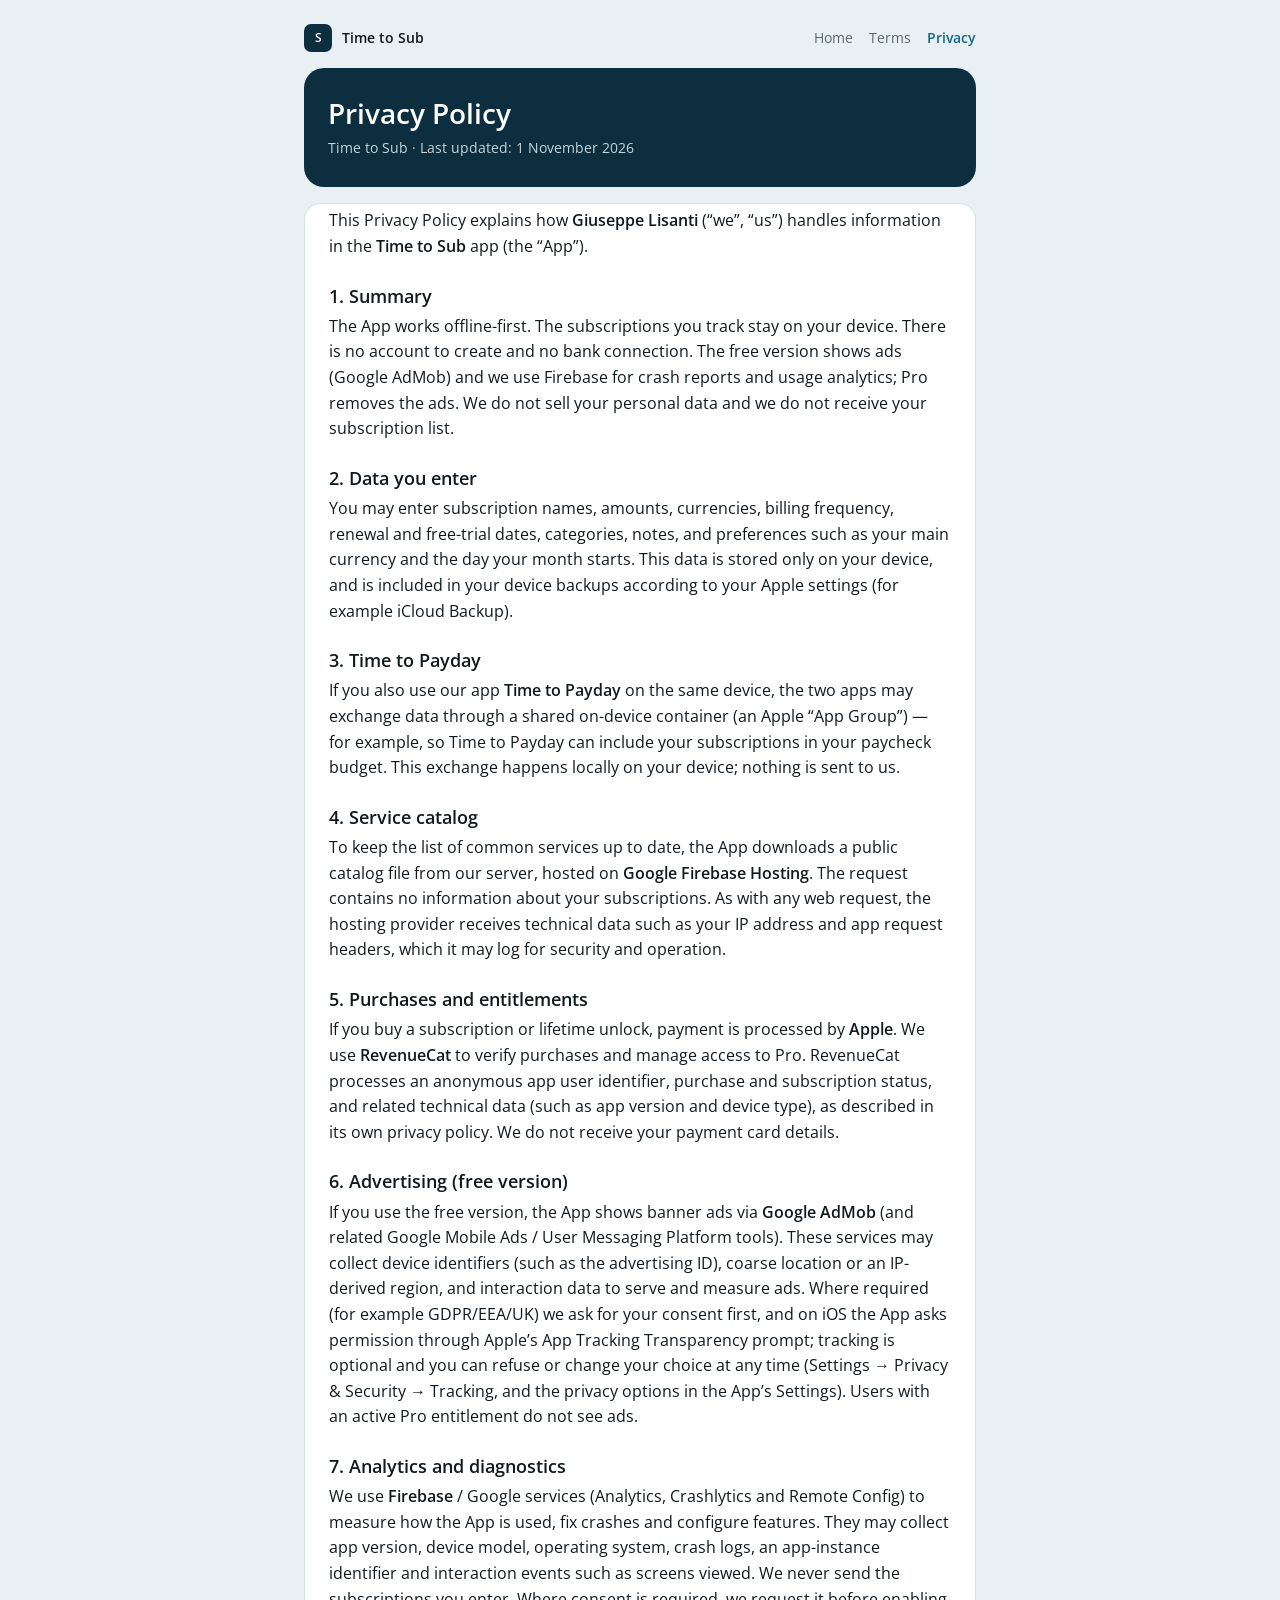
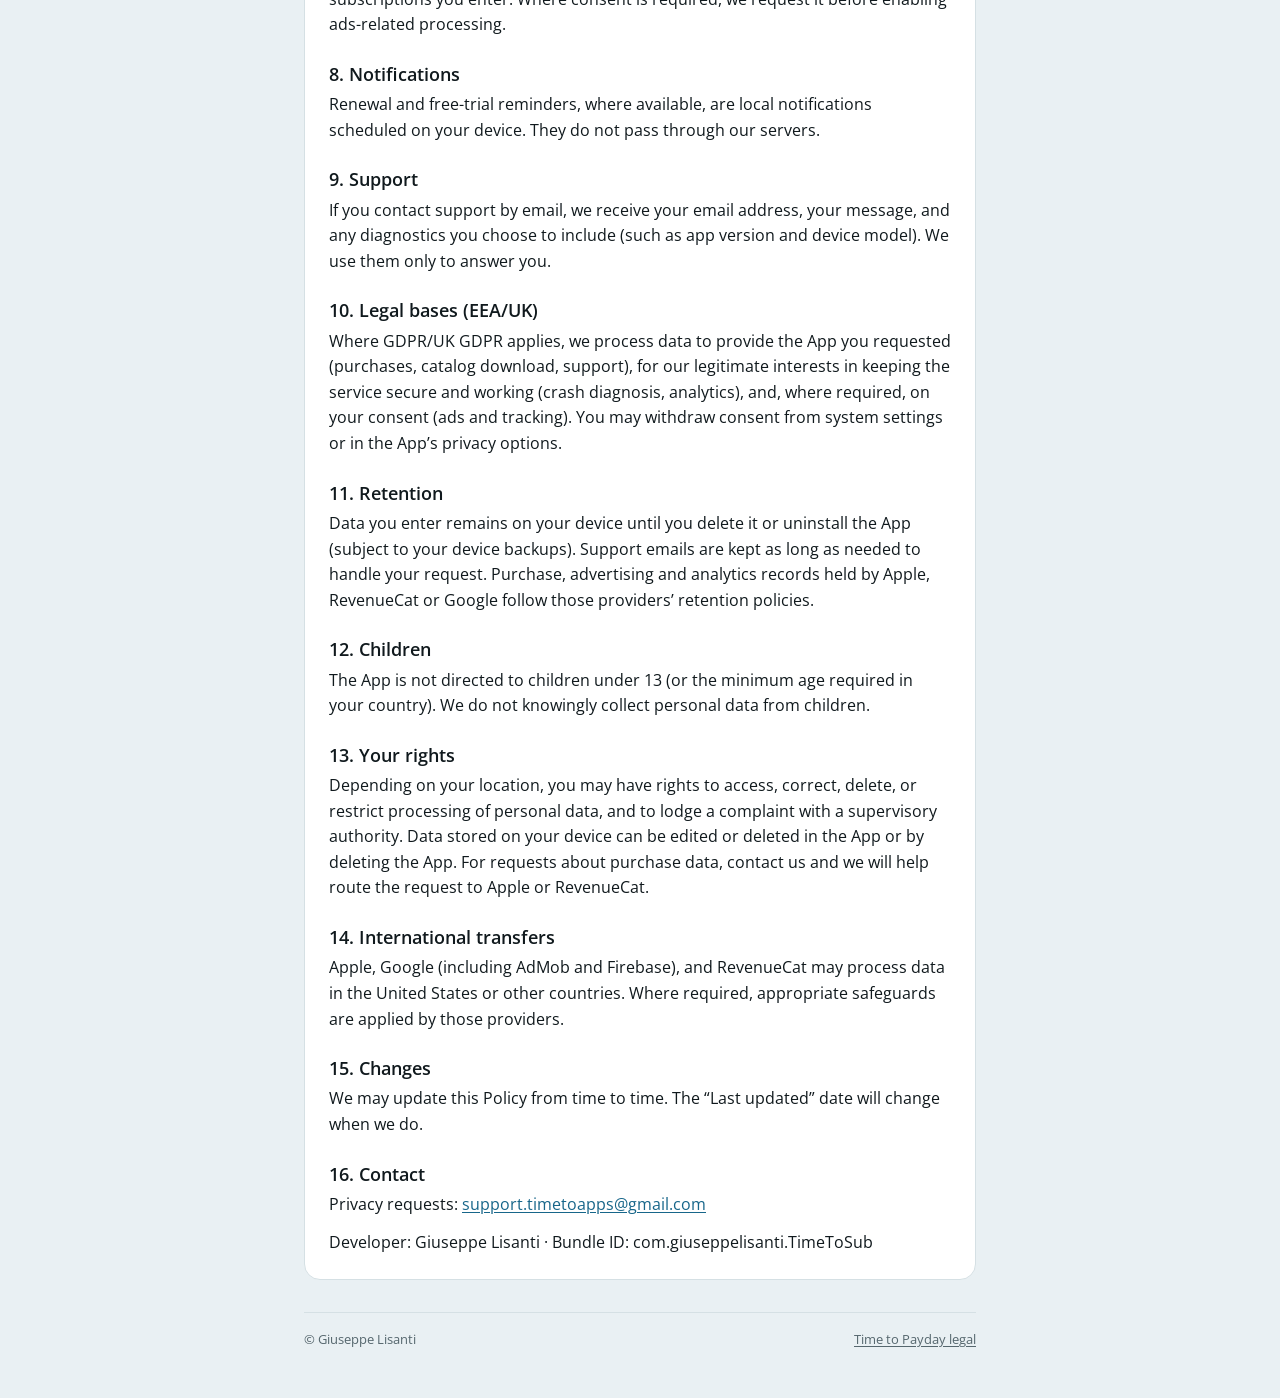
==== commit c33506a3: "Support contact: support.timetoapps@gmail.com Co-Authored-By: Claude Sonnet 5.5 <noreply@anthropic.c" ====
--- a/privacy.html
+++ b/privacy.html
@@ -63,7 +63,7 @@
   <p>We may update this Policy from time to time. The “Last updated” date will change when we do.</p>
 
   <h2>16. Contact</h2>
-  <p>Privacy requests: <a href="mailto:support.timetosub@gmail.com">support.timetosub@gmail.com</a></p>
+  <p>Privacy requests: <a href="mailto:support.timetoapps@gmail.com">support.timetoapps@gmail.com</a></p>
   <p>Developer: Giuseppe Lisanti · Bundle ID: com.giuseppelisanti.TimeToSub</p>
     </main>
     <div class="footer"><span>© Giuseppe Lisanti</span><a href="https://peppelisanti.github.io/TimeToPayday-legal/">Time to Payday legal</a></div>
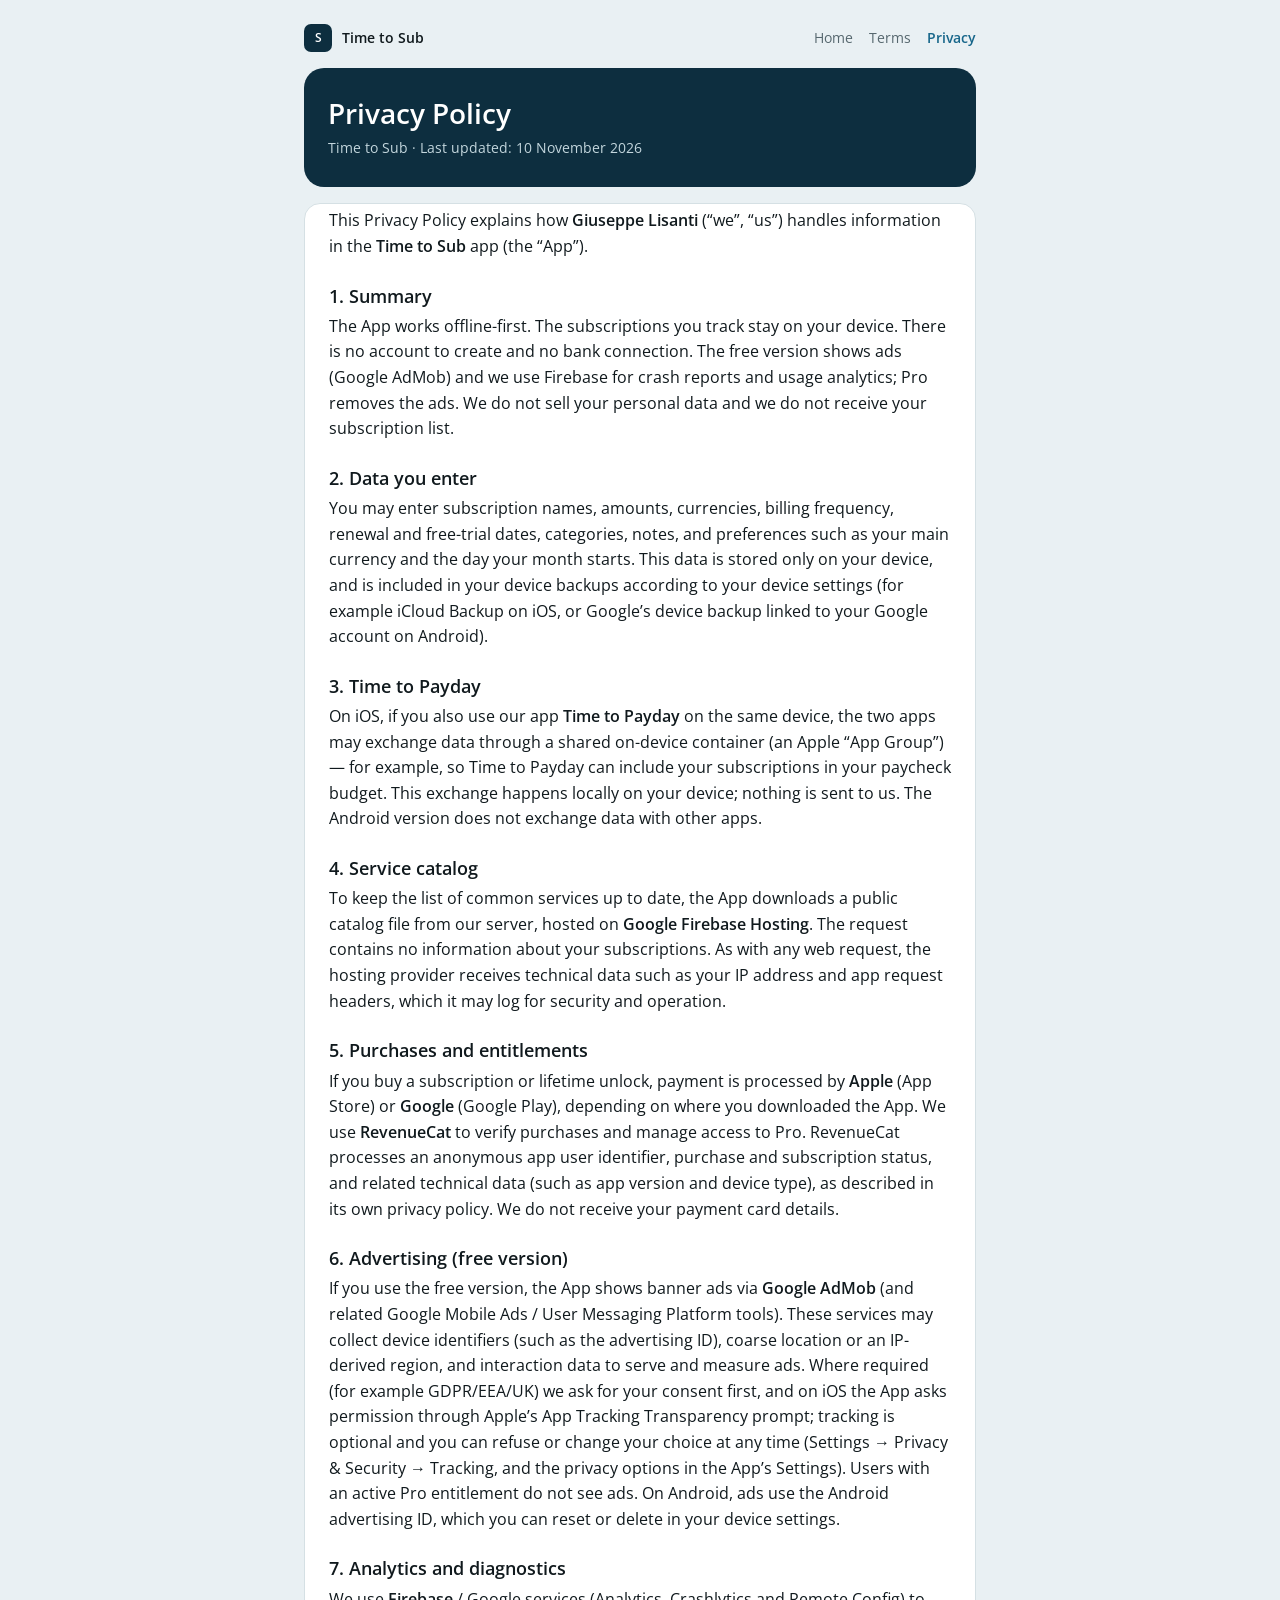
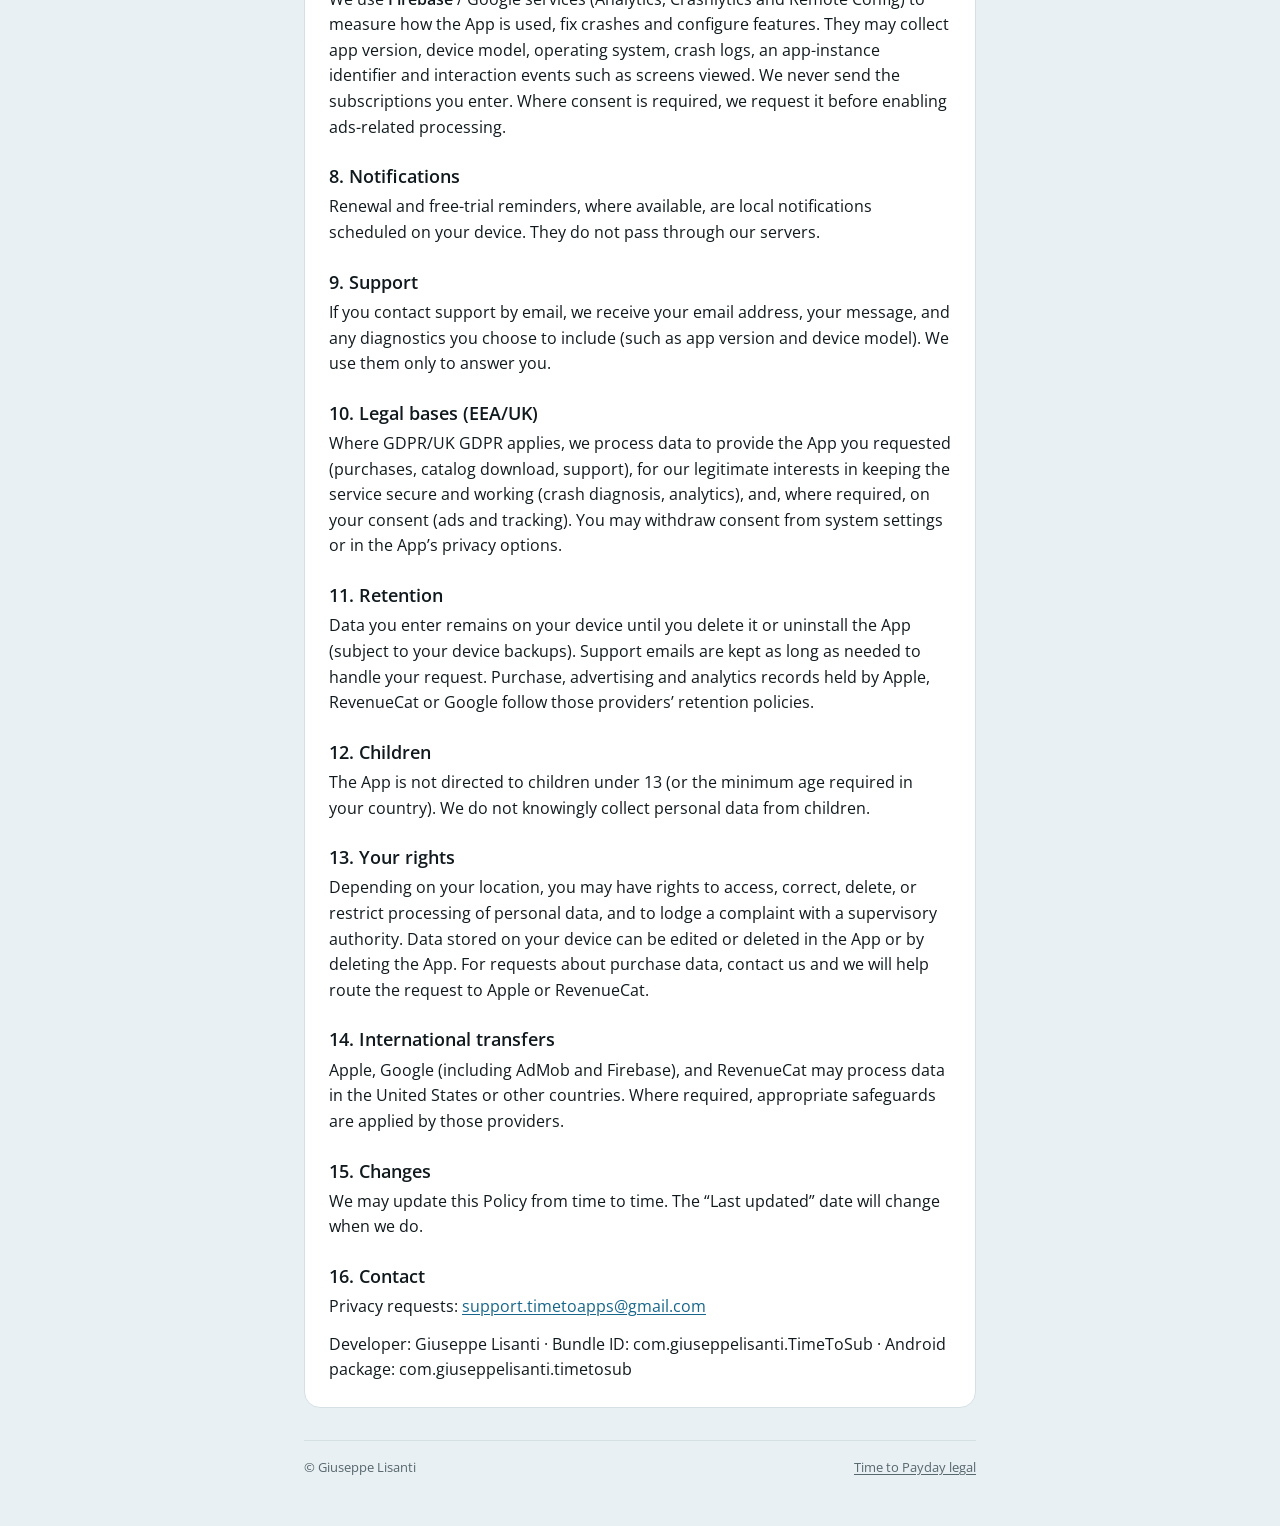
==== commit 99c6ab26: "Privacy policy: copre anche Android (Google Play, backup, ID pubblicità) Co-Authored-By: Claude Fabl" ====
--- a/privacy.html
+++ b/privacy.html
@@ -13,7 +13,7 @@
       <a class="brand" href="index.html"><span class="mark" aria-hidden="true">S</span>Time to Sub</a>
       <nav><a href="index.html">Home</a><a href="terms.html">Terms</a><a href="privacy.html" aria-current="page">Privacy</a></nav>
     </div>
-    <header class="hero"><h1>Privacy Policy</h1><p>Time to Sub · Last updated: 1 November 2026</p></header>
+    <header class="hero"><h1>Privacy Policy</h1><p>Time to Sub · Last updated: 10 November 2026</p></header>
     <main class="card">
 <p>This Privacy Policy explains how <strong>Giuseppe Lisanti</strong> (“we”, “us”) handles information in the <strong>Time to Sub</strong> app (the “App”).</p>
 
@@ -21,19 +21,19 @@
   <p>The App works offline-first. The subscriptions you track stay on your device. There is no account to create and no bank connection. The free version shows ads (Google AdMob) and we use Firebase for crash reports and usage analytics; Pro removes the ads. We do not sell your personal data and we do not receive your subscription list.</p>
 
   <h2>2. Data you enter</h2>
-  <p>You may enter subscription names, amounts, currencies, billing frequency, renewal and free-trial dates, categories, notes, and preferences such as your main currency and the day your month starts. This data is stored only on your device, and is included in your device backups according to your Apple settings (for example iCloud Backup).</p>
+  <p>You may enter subscription names, amounts, currencies, billing frequency, renewal and free-trial dates, categories, notes, and preferences such as your main currency and the day your month starts. This data is stored only on your device, and is included in your device backups according to your device settings (for example iCloud Backup on iOS, or Google’s device backup linked to your Google account on Android).</p>
 
   <h2>3. Time to Payday</h2>
-  <p>If you also use our app <strong>Time to Payday</strong> on the same device, the two apps may exchange data through a shared on-device container (an Apple “App Group”) — for example, so Time to Payday can include your subscriptions in your paycheck budget. This exchange happens locally on your device; nothing is sent to us.</p>
+  <p>On iOS, if you also use our app <strong>Time to Payday</strong> on the same device, the two apps may exchange data through a shared on-device container (an Apple “App Group”) — for example, so Time to Payday can include your subscriptions in your paycheck budget. This exchange happens locally on your device; nothing is sent to us. The Android version does not exchange data with other apps.</p>
 
   <h2>4. Service catalog</h2>
   <p>To keep the list of common services up to date, the App downloads a public catalog file from our server, hosted on <strong>Google Firebase Hosting</strong>. The request contains no information about your subscriptions. As with any web request, the hosting provider receives technical data such as your IP address and app request headers, which it may log for security and operation.</p>
 
   <h2>5. Purchases and entitlements</h2>
-  <p>If you buy a subscription or lifetime unlock, payment is processed by <strong>Apple</strong>. We use <strong>RevenueCat</strong> to verify purchases and manage access to Pro. RevenueCat processes an anonymous app user identifier, purchase and subscription status, and related technical data (such as app version and device type), as described in its own privacy policy. We do not receive your payment card details.</p>
+  <p>If you buy a subscription or lifetime unlock, payment is processed by <strong>Apple</strong> (App Store) or <strong>Google</strong> (Google Play), depending on where you downloaded the App. We use <strong>RevenueCat</strong> to verify purchases and manage access to Pro. RevenueCat processes an anonymous app user identifier, purchase and subscription status, and related technical data (such as app version and device type), as described in its own privacy policy. We do not receive your payment card details.</p>
 
   <h2>6. Advertising (free version)</h2>
-  <p>If you use the free version, the App shows banner ads via <strong>Google AdMob</strong> (and related Google Mobile Ads / User Messaging Platform tools). These services may collect device identifiers (such as the advertising ID), coarse location or an IP-derived region, and interaction data to serve and measure ads. Where required (for example GDPR/EEA/UK) we ask for your consent first, and on iOS the App asks permission through Apple’s App Tracking Transparency prompt; tracking is optional and you can refuse or change your choice at any time (Settings → Privacy &amp; Security → Tracking, and the privacy options in the App’s Settings). Users with an active Pro entitlement do not see ads.</p>
+  <p>If you use the free version, the App shows banner ads via <strong>Google AdMob</strong> (and related Google Mobile Ads / User Messaging Platform tools). These services may collect device identifiers (such as the advertising ID), coarse location or an IP-derived region, and interaction data to serve and measure ads. Where required (for example GDPR/EEA/UK) we ask for your consent first, and on iOS the App asks permission through Apple’s App Tracking Transparency prompt; tracking is optional and you can refuse or change your choice at any time (Settings → Privacy &amp; Security → Tracking, and the privacy options in the App’s Settings). Users with an active Pro entitlement do not see ads. On Android, ads use the Android advertising ID, which you can reset or delete in your device settings.</p>
 
   <h2>7. Analytics and diagnostics</h2>
   <p>We use <strong>Firebase</strong> / Google services (Analytics, Crashlytics and Remote Config) to measure how the App is used, fix crashes and configure features. They may collect app version, device model, operating system, crash logs, an app-instance identifier and interaction events such as screens viewed. We never send the subscriptions you enter. Where consent is required, we request it before enabling ads-related processing.</p>
@@ -64,7 +64,7 @@
 
   <h2>16. Contact</h2>
   <p>Privacy requests: <a href="mailto:support.timetoapps@gmail.com">support.timetoapps@gmail.com</a></p>
-  <p>Developer: Giuseppe Lisanti · Bundle ID: com.giuseppelisanti.TimeToSub</p>
+  <p>Developer: Giuseppe Lisanti · Bundle ID: com.giuseppelisanti.TimeToSub · Android package: com.giuseppelisanti.timetosub</p>
     </main>
     <div class="footer"><span>© Giuseppe Lisanti</span><a href="https://peppelisanti.github.io/TimeToPayday-legal/">Time to Payday legal</a></div>
   </div>
